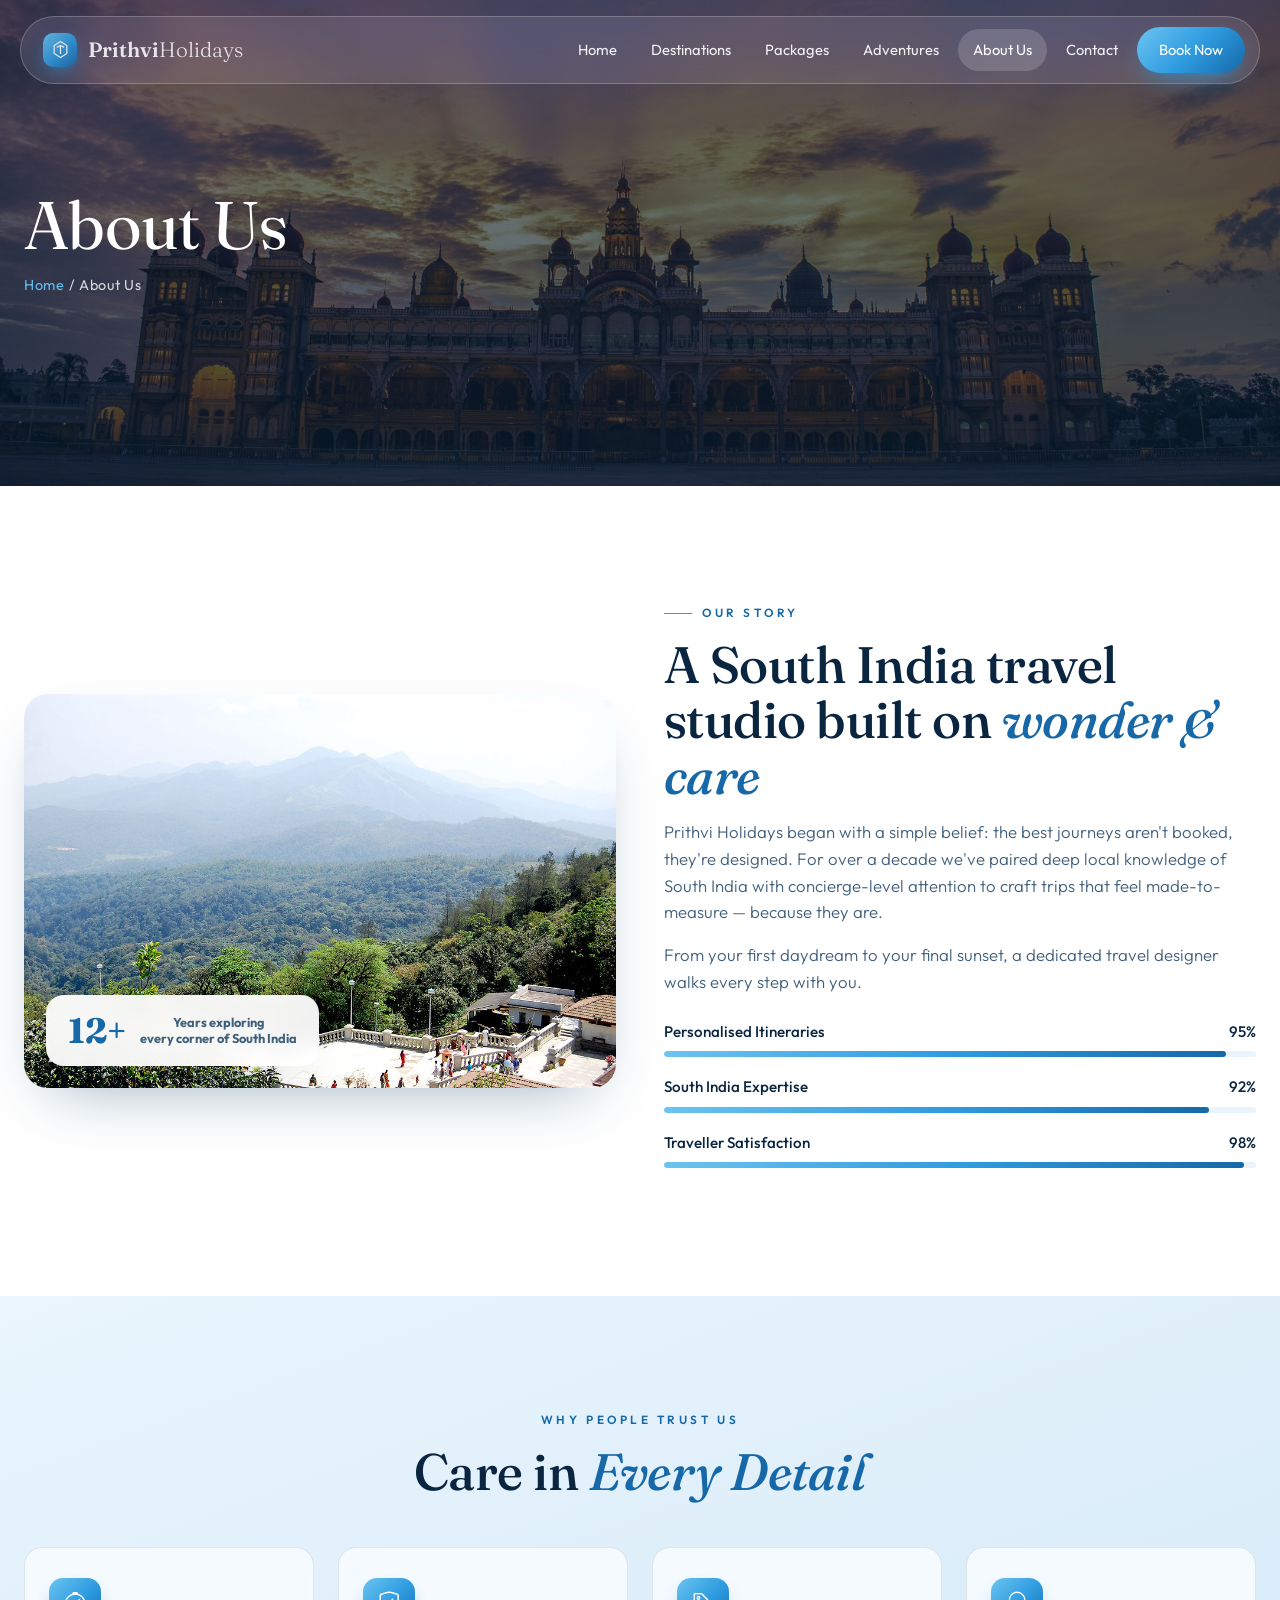
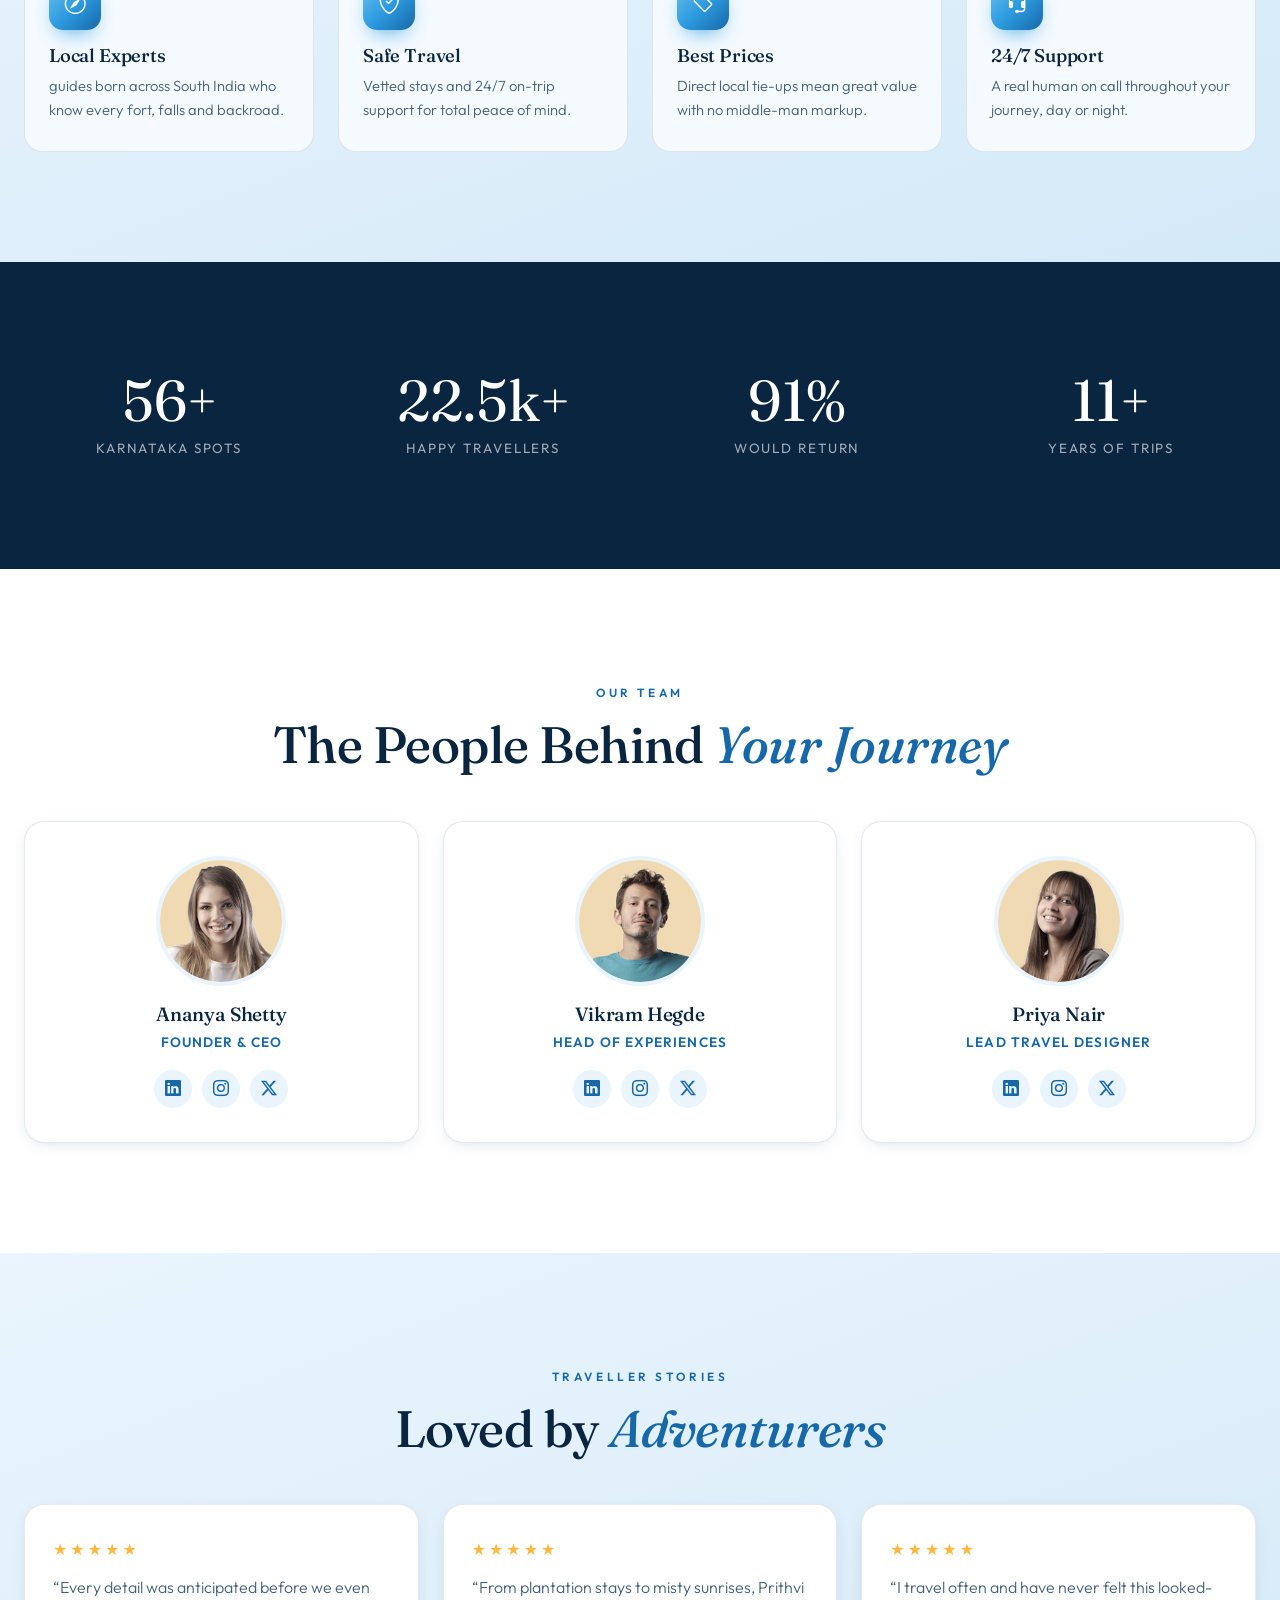
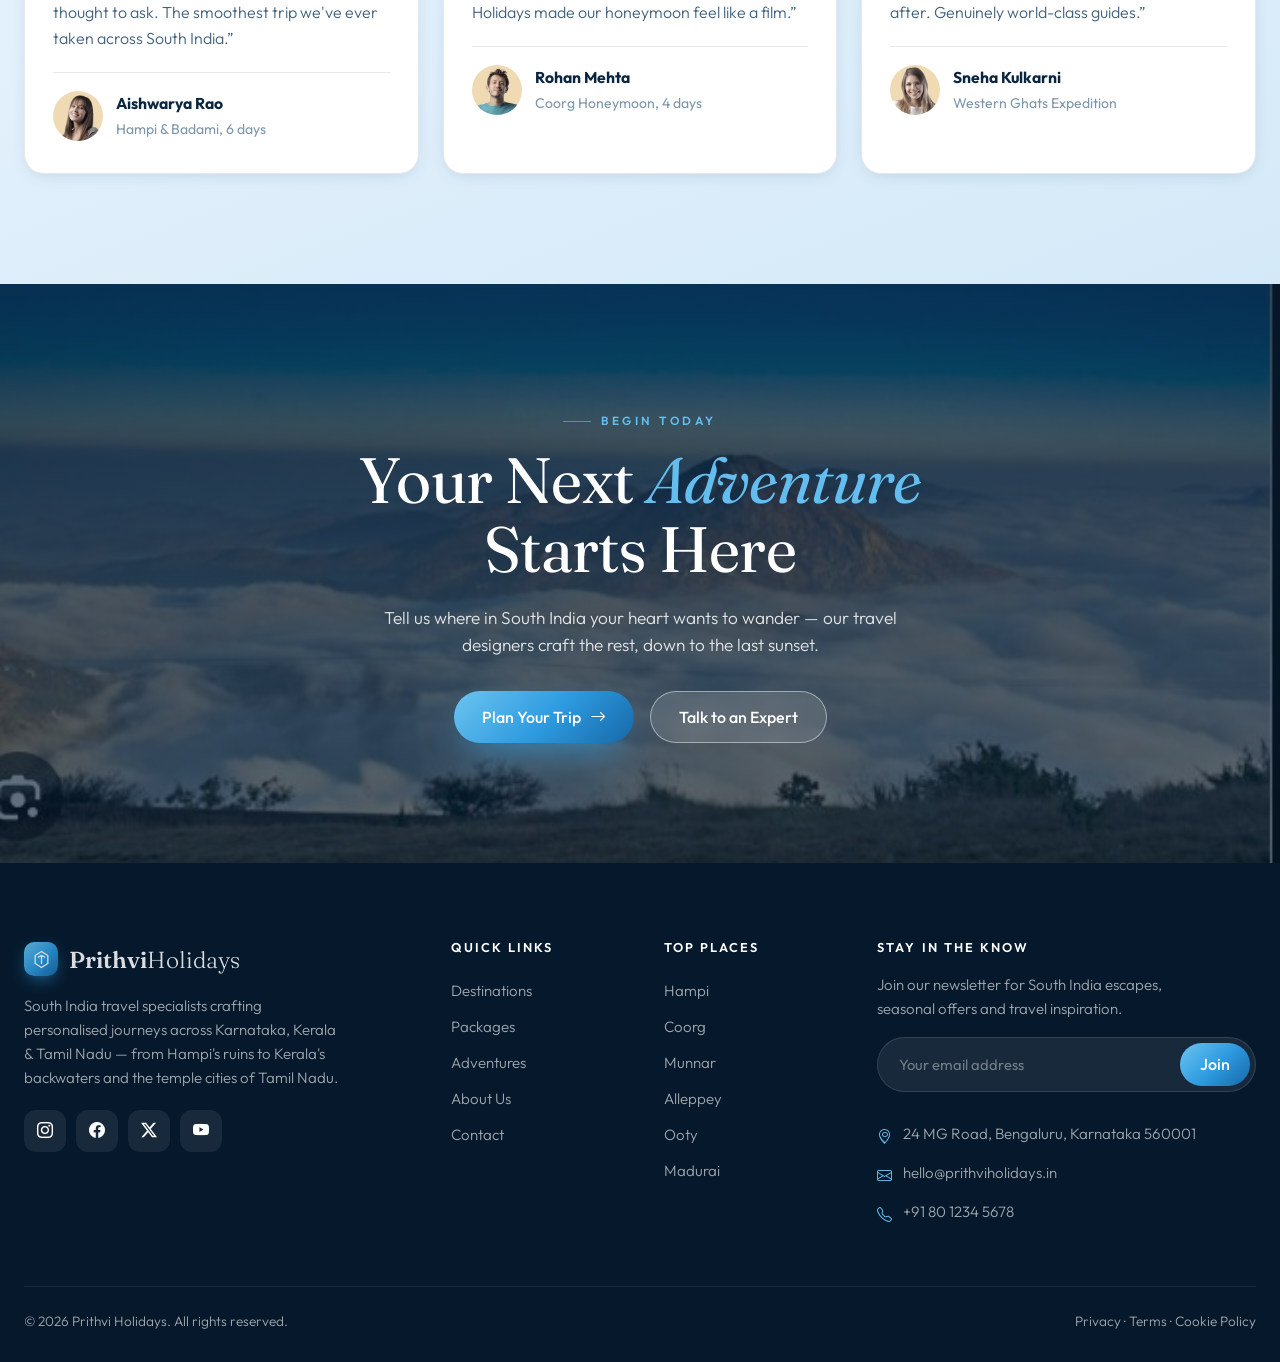
==== about.html @ b93d8d81 "first commit" ====
<!DOCTYPE html>
<html lang="en">
<head>
<meta charset="UTF-8">
<meta name="viewport" content="width=device-width, initial-scale=1.0">
<title>About Us — Prithvi Holidays</title>
<meta name="description" content="Prithvi Holidays — 12 years crafting extraordinary, personalised South India travel.">
<link rel="preconnect" href="https://fonts.googleapis.com">
<link rel="preconnect" href="https://fonts.gstatic.com" crossorigin>
<link href="https://fonts.googleapis.com/css2?family=Fraunces:ital,opsz,wght@0,9..144,300..600;1,9..144,400..500&family=Outfit:wght@300;400;500;600;700&display=swap" rel="stylesheet">
<link href="vendor/bootstrap/css/bootstrap.min.css" rel="stylesheet">
<link href="vendor/bootstrap-icons/bootstrap-icons.min.css" rel="stylesheet">
<link href="css/style.css" rel="stylesheet">
</head>
<body>
<div id="loader"><div class="mk"><span class="dot"></span>Prithvi Holidays</div><div class="bar"><span></span></div></div>

<nav class="navbar fixed-top">
  <div class="nav-shell">
    <a href="index.html" class="brand">
      <span class="glyph"><svg width="19" height="19" viewBox="0 0 24 24" fill="none"><path d="M12 2L4 7v10l8 5 8-5V7l-8-5z" stroke="#fff" stroke-width="1.6"/><path d="M12 7v10M8 9l4-2 4 2" stroke="#fff" stroke-width="1.6" stroke-linecap="round"/></svg></span>
      <span><b>Prithvi</b>Holidays</span>
    </a>
    <div class="nav-menu">
      <a href="index.html" class="">Home</a><a href="destinations.html" class="">Destinations</a><a href="packages.html" class="">Packages</a><a href="adventures.html" class="">Adventures</a><a href="about.html" class="active">About Us</a><a href="contact.html" class="">Contact</a>
      <a href="contact.html" class="nav-cta">Book Now</a>
    </div>
    <button class="nav-toggle" aria-label="Menu"><span></span><span></span><span></span></button>
  </div>
</nav>

<section class="page-hero">
  <div class="bg" style="background-image:url('images/mysuru.jpg')"></div>
  <div class="inner"><div class="container-x reveal in">
    <h1>About Us</h1>
    <div class="crumb"><a href="index.html">Home</a> / About Us</div>
  </div></div>
</section>

<section class="section">
  <div class="container-x">
    <div class="row g-5 align-items-center">
      <div class="col-lg-6 reveal"><div class="frame"><img src="images/kodagu.jpg" alt="South India travel">
        <div class="badge"><span class="num">12+</span><span class="lbl">Years exploring<br>every corner of South India</span></div></div></div>
      <div class="col-lg-6 reveal" data-d="1">
        <span class="kicker">Our Story</span>
        <h2 class="sec-title">A South India travel studio built on <em>wonder &amp; care</em></h2>
        <p class="lead-soft mt-3">Prithvi Holidays began with a simple belief: the best journeys aren't booked, they're designed. For over a decade we've paired deep local knowledge of South India with concierge-level attention to craft trips that feel made-to-measure — because they are.</p>
        <p class="lead-soft">From your first daydream to your final sunset, a dedicated travel designer walks every step with you.</p>
        <div class="mt-4"><div class="skill"><div class="top"><span>Personalised Itineraries</span><span>95%</span></div><div class="bar"><div class="fill" data-fill="95"></div></div></div><div class="skill"><div class="top"><span>South India Expertise</span><span>92%</span></div><div class="bar"><div class="fill" data-fill="92"></div></div></div><div class="skill"><div class="top"><span>Traveller Satisfaction</span><span>98%</span></div><div class="bar"><div class="fill" data-fill="98"></div></div></div></div>
      </div>
    </div>
  </div>
</section>
<section class="section bg-soft">
  <div class="container-x">
    <div class="text-center center reveal" style="margin-bottom:48px">
      <span class="kicker">Why People Trust Us</span>
      <h2 class="sec-title">Care in <em>Every Detail</em></h2>
      </div>
    <div class="row g-4"><div class="col-lg-3 col-md-6"><div class="feature reveal" data-d="0"><div class="ic"><i class="bi bi-compass"></i></div><h4>Local Experts</h4><p>guides born across South India who know every fort, falls and backroad.</p></div></div><div class="col-lg-3 col-md-6"><div class="feature reveal" data-d="1"><div class="ic"><i class="bi bi-shield-check"></i></div><h4>Safe Travel</h4><p>Vetted stays and 24/7 on-trip support for total peace of mind.</p></div></div><div class="col-lg-3 col-md-6"><div class="feature reveal" data-d="2"><div class="ic"><i class="bi bi-tag"></i></div><h4>Best Prices</h4><p>Direct local tie-ups mean great value with no middle-man markup.</p></div></div><div class="col-lg-3 col-md-6"><div class="feature reveal" data-d="3"><div class="ic"><i class="bi bi-headset"></i></div><h4>24/7 Support</h4><p>A real human on call throughout your journey, day or night.</p></div></div></div>
  </div>
</section>
<section class="section bg-ink"><div class="container-x"><div class="row g-4 text-center"><div class="col-6 col-md-3 stat reveal" data-d="0"><div class="n" data-to="60" data-suf="+">0</div><div class="l">Karnataka Spots</div></div><div class="col-6 col-md-3 stat reveal" data-d="1"><div class="n" data-to="24000" data-suf="+">0</div><div class="l">Happy Travellers</div></div><div class="col-6 col-md-3 stat reveal" data-d="2"><div class="n" data-to="98" data-suf="%">0</div><div class="l">Would Return</div></div><div class="col-6 col-md-3 stat reveal" data-d="3"><div class="n" data-to="12" data-suf="+">0</div><div class="l">Years of Trips</div></div></div></div></section>
<section class="section">
  <div class="container-x">
    <div class="text-center center reveal" style="margin-bottom:48px">
      <span class="kicker">Our Team</span>
      <h2 class="sec-title">The People Behind <em>Your Journey</em></h2>
      </div>
    <div class="row g-4"><div class="col-lg-4 col-md-6"><div class="team-card reveal" data-d="0"><img src="images/avatar-3.png" alt="Ananya Shetty"><h4>Ananya Shetty</h4><div class="role">Founder &amp; CEO</div>
  <div class="soc"><a href="#"><i class="bi bi-linkedin"></i></a><a href="#"><i class="bi bi-instagram"></i></a><a href="#"><i class="bi bi-twitter-x"></i></a></div></div></div><div class="col-lg-4 col-md-6"><div class="team-card reveal" data-d="1"><img src="images/avatar-2.png" alt="Vikram Hegde"><h4>Vikram Hegde</h4><div class="role">Head of Experiences</div>
  <div class="soc"><a href="#"><i class="bi bi-linkedin"></i></a><a href="#"><i class="bi bi-instagram"></i></a><a href="#"><i class="bi bi-twitter-x"></i></a></div></div></div><div class="col-lg-4 col-md-6"><div class="team-card reveal" data-d="2"><img src="images/avatar-1.png" alt="Priya Nair"><h4>Priya Nair</h4><div class="role">Lead Travel Designer</div>
  <div class="soc"><a href="#"><i class="bi bi-linkedin"></i></a><a href="#"><i class="bi bi-instagram"></i></a><a href="#"><i class="bi bi-twitter-x"></i></a></div></div></div></div>
  </div>
</section>
<section class="section bg-soft">
  <div class="container-x">
    <div class="text-center center reveal" style="margin-bottom:48px">
      <span class="kicker">Traveller Stories</span>
      <h2 class="sec-title">Loved by <em>Adventurers</em></h2>
      </div>
    <div class="row g-4"><div class="col-lg-4"><div class="tst reveal" data-d="0">
      <div class="stars">&#9733;&#9733;&#9733;&#9733;&#9733;</div><p>&ldquo;Every detail was anticipated before we even thought to ask. The smoothest trip we've ever taken across South India.&rdquo;</p>
      <div class="who"><img src="images/avatar-1.png" alt="Aishwarya Rao"><div><b>Aishwarya Rao</b><small>Hampi &amp; Badami, 6 days</small></div></div></div></div><div class="col-lg-4"><div class="tst reveal" data-d="1">
      <div class="stars">&#9733;&#9733;&#9733;&#9733;&#9733;</div><p>&ldquo;From plantation stays to misty sunrises, Prithvi Holidays made our honeymoon feel like a film.&rdquo;</p>
      <div class="who"><img src="images/avatar-2.png" alt="Rohan Mehta"><div><b>Rohan Mehta</b><small>Coorg Honeymoon, 4 days</small></div></div></div></div><div class="col-lg-4"><div class="tst reveal" data-d="2">
      <div class="stars">&#9733;&#9733;&#9733;&#9733;&#9733;</div><p>&ldquo;I travel often and have never felt this looked-after. Genuinely world-class guides.&rdquo;</p>
      <div class="who"><img src="images/avatar-3.png" alt="Sneha Kulkarni"><div><b>Sneha Kulkarni</b><small>Western Ghats Expedition</small></div></div></div></div></div>
  </div>
</section>
<section class="cta">
      <div class="bg" style="background-image:url('images/nandihills.jpg')"></div>
      <div class="inner"><div class="container-x reveal">
        <span class="kicker center" style="color:var(--blue-bright)">Begin Today</span>
        <h2>Your Next <em>Adventure</em> Starts Here</h2>
        <p>Tell us where in South India your heart wants to wander — our travel designers craft the rest, down to the last sunset.</p>
        <div class="d-flex gap-3 justify-content-center flex-wrap">
          <a href="contact.html" class="btn btn-grad">Plan Your Trip <i class="bi bi-arrow-right"></i></a>
          <a href="tel:+918012345678" class="btn btn-ghost-light">Talk to an Expert</a>
        </div></div></div></section>

<footer>
  <div class="container-x">
    <div class="row g-5">
      <div class="col-lg-4 col-md-6">
        <div class="brand"><span class="glyph"><svg width="19" height="19" viewBox="0 0 24 24" fill="none"><path d="M12 2L4 7v10l8 5 8-5V7l-8-5z" stroke="#fff" stroke-width="1.6"/><path d="M12 7v10M8 9l4-2 4 2" stroke="#fff" stroke-width="1.6" stroke-linecap="round"/></svg></span><span><b>Prithvi</b>Holidays</span></div>
        <p class="about">South India travel specialists crafting personalised journeys across Karnataka, Kerala &amp; Tamil Nadu &mdash; from Hampi's ruins to Kerala's backwaters and the temple cities of Tamil Nadu.</p>
        <div class="socials">
          <a href="#"><i class="bi bi-instagram"></i></a><a href="#"><i class="bi bi-facebook"></i></a>
          <a href="#"><i class="bi bi-twitter-x"></i></a><a href="#"><i class="bi bi-youtube"></i></a>
        </div>
      </div>
      <div class="col-lg-2 col-md-6 col-6">
        <h5>Quick Links</h5>
        <div class="foot-links">
          <a href="destinations.html">Destinations</a><a href="packages.html">Packages</a>
          <a href="adventures.html">Adventures</a><a href="about.html">About Us</a><a href="contact.html">Contact</a>
        </div>
      </div>
      <div class="col-lg-2 col-md-6 col-6">
        <h5>Top Places</h5>
        <div class="foot-links">
          <a href="destinations.html">Hampi</a><a href="destinations.html">Coorg</a>
          <a href="destinations.html">Munnar</a><a href="destinations.html">Alleppey</a><a href="destinations.html">Ooty</a><a href="destinations.html">Madurai</a>
        </div>
      </div>
      <div class="col-lg-4 col-md-6 news">
        <h5>Stay in the Know</h5>
        <p class="about mb-3">Join our newsletter for South India escapes, seasonal offers and travel inspiration.</p>
        <div class="field"><input type="email" id="newsEmail" placeholder="Your email address"><button id="newsBtn">Join</button></div>
        <div class="ok" id="newsOk">Welcome aboard — check your inbox &#10022;</div>
        <div class="foot-contact mt-4">
          <div><i class="bi bi-geo-alt"></i> 24 MG Road, Bengaluru, Karnataka 560001</div>
          <div><i class="bi bi-envelope"></i> hello@prithviholidays.in</div>
          <div><i class="bi bi-telephone"></i> +91 80 1234 5678</div>
        </div>
      </div>
    </div>
    <div class="foot-bottom">
      <span>&copy; <span id="year">2026</span> Prithvi Holidays. All rights reserved.</span>
      <span>Privacy &middot; Terms &middot; Cookie Policy</span>
    </div>
  </div>
</footer>
<button class="to-top" aria-label="Back to top"><i class="bi bi-arrow-up"></i></button>
<script src="vendor/bootstrap/js/bootstrap.bundle.min.js"></script>
<script src="js/main.js"></script>
</body>
</html>
---- css/style.css ----
/* ====================================================================
   Prithvi Holidays Travel — shared styles (layered over Bootstrap 5)
==================================================================== */
:root{
  --white:#ffffff;
  --ink:#0a2540;
  --ink-soft:#41607c;
  --ink-faint:#7d96ab;
  --sky-50:#f5fafe;
  --sky-100:#e9f4fc;
  --sky-200:#d4e9f8;
  --blue:#2e9be0;
  --blue-deep:#1668a8;
  --blue-bright:#63bdee;
  --line:rgba(10,37,64,.10);
  --grad:linear-gradient(135deg,#6cc4f0 0%,#2e9be0 52%,#1668a8 100%);
  --grad-soft:linear-gradient(160deg,#eaf5fd 0%,#d4e9f8 100%);
  --shadow-sm:0 4px 18px -8px rgba(16,64,104,.25);
  --shadow:0 24px 60px -28px rgba(16,64,104,.45);
  --r:20px;
  --ease:cubic-bezier(.22,1,.36,1);
}
*{box-sizing:border-box}
body{font-family:'Outfit',system-ui,sans-serif;color:var(--ink);background:var(--white);line-height:1.6;-webkit-font-smoothing:antialiased;overflow-x:hidden}
h1,h2,h3,h4,h5{font-family:'Fraunces',Georgia,serif;font-weight:500;line-height:1.08;letter-spacing:-.01em}
a{text-decoration:none}
img{max-width:100%}
.fraunces{font-family:'Fraunces',Georgia,serif}
.text-blue{color:var(--blue-deep)!important}
section{position:relative}
.container-x{max-width:1280px;margin:0 auto;padding:0 24px}

/* kicker label */
.kicker{font-size:.74rem;letter-spacing:.3em;text-transform:uppercase;font-weight:600;color:var(--blue-deep);display:inline-flex;align-items:center;gap:10px;margin-bottom:14px}
.kicker::before{content:"";width:28px;height:1px;background:var(--blue)}
.center .kicker{justify-content:center}.center .kicker::before{display:none}
.sec-title{font-size:clamp(2rem,4.4vw,3.2rem);font-weight:500}
.sec-title em{font-style:italic;color:var(--blue-deep)}
.lead-soft{color:var(--ink-soft);font-weight:300;font-size:1.05rem}

/* ============ BUTTONS ============ */
.btn{border-radius:50px;font-family:'Outfit';font-weight:500;padding:13px 28px;transition:.4s var(--ease);border:none;display:inline-flex;align-items:center;gap:9px}
.btn-grad{background:var(--grad);color:#fff;box-shadow:0 16px 38px -14px var(--blue)}
.btn-grad:hover{transform:translateY(-3px);color:#fff;box-shadow:0 24px 48px -16px var(--blue)}
.btn-ghost-light{background:rgba(255,255,255,.12);color:#fff;border:1px solid rgba(255,255,255,.45);backdrop-filter:blur(8px)}
.btn-ghost-light:hover{background:rgba(255,255,255,.24);color:#fff;transform:translateY(-3px)}
.btn-outline-ink{border:1px solid var(--line);color:var(--ink);background:#fff}
.btn-outline-ink:hover{background:var(--ink);color:#fff;transform:translateY(-3px)}

/* ============ NAVBAR ============ */
.navbar{transition:.45s var(--ease);padding:0;z-index:1030}
.navbar .nav-shell{margin:16px auto;width:min(1280px,calc(100% - 40px));padding:10px 14px 10px 22px;border-radius:60px;display:flex;align-items:center;justify-content:space-between;
  background:rgba(255,255,255,.10);border:1px solid rgba(255,255,255,.22);backdrop-filter:blur(14px) saturate(140%);transition:.45s var(--ease)}
.navbar.scrolled .nav-shell{background:rgba(255,255,255,.9);border-color:var(--line);box-shadow:var(--shadow-sm)}
.brand{display:flex;align-items:center;gap:11px;font-family:'Fraunces',serif;font-size:1.3rem;color:#fff;transition:.4s}
.navbar.scrolled .brand{color:var(--ink)}
.brand .glyph{width:34px;height:34px;border-radius:10px;background:var(--grad);display:grid;place-items:center;flex:none;box-shadow:0 6px 18px -6px var(--blue)}
.brand b{font-weight:600}.brand span{font-weight:300;opacity:.85}
.nav-menu{display:flex;align-items:center;gap:4px}
.nav-menu a{color:rgba(255,255,255,.92);font-size:.92rem;padding:9px 15px;border-radius:30px;transition:.3s}
.navbar.scrolled .nav-menu a{color:var(--ink-soft)}
.nav-menu a:hover,.nav-menu a.active{background:rgba(255,255,255,.16);color:#fff}
.navbar.scrolled .nav-menu a:hover,.navbar.scrolled .nav-menu a.active{background:var(--sky-100);color:var(--blue-deep)}
.nav-cta{background:var(--grad)!important;color:#fff!important;padding:11px 22px!important;box-shadow:0 10px 26px -10px var(--blue)}
.nav-cta:hover{transform:translateY(-2px)}
.nav-toggle{display:none;background:none;border:none;flex-direction:column;gap:5px;padding:8px;cursor:pointer}
.nav-toggle span{width:24px;height:2px;background:#fff;border-radius:2px;transition:.3s}
.navbar.scrolled .nav-toggle span{background:var(--ink)}

@media(max-width:900px){
  .nav-toggle{display:flex;z-index:1040}
  .nav-menu{position:fixed;inset:0 0 0 auto;width:80%;max-width:330px;height:100vh;flex-direction:column;justify-content:center;align-items:flex-start;
    gap:6px;padding:48px;background:rgba(8,30,52,.97);backdrop-filter:blur(20px);transform:translateX(100%);transition:.5s var(--ease)}
  .nav-menu.open{transform:none}
  .nav-menu a{color:#fff!important;font-size:1.15rem;width:100%}
  .nav-toggle.x span:nth-child(1){transform:translateY(7px) rotate(45deg)}
  .nav-toggle.x span:nth-child(2){opacity:0}
  .nav-toggle.x span:nth-child(3){transform:translateY(-7px) rotate(-45deg)}
  .navbar.scrolled .nav-toggle.x span{background:#fff}
}

/* ============ HERO CAROUSEL ============ */
.hero{position:relative;height:100vh;min-height:660px;overflow:hidden}
.hero .carousel,.hero .carousel-inner,.hero .carousel-item{height:100%}
.hero-slide{height:100%;background-size:cover;background-position:center;transform:scale(1.05)}
.carousel-item.active .hero-slide{animation:kenburns 8s linear forwards}
@keyframes kenburns{from{transform:scale(1.05)}to{transform:scale(1.16)}}
.hero-overlay{position:absolute;inset:0;z-index:3;
  background:linear-gradient(180deg,rgba(8,30,52,.55) 0%,rgba(8,30,52,.2) 30%,rgba(8,30,52,.35) 65%,rgba(8,30,52,.8) 100%)}
.hero-content{position:absolute;inset:0;z-index:5;display:flex;align-items:center}
.hero-tag{display:inline-flex;align-items:center;gap:9px;padding:8px 16px;border-radius:40px;background:rgba(255,255,255,.13);border:1px solid rgba(255,255,255,.3);backdrop-filter:blur(8px);color:#fff;font-size:.76rem;letter-spacing:.22em;text-transform:uppercase;font-weight:500;margin-bottom:24px}
.hero-tag .pin{width:7px;height:7px;border-radius:50%;background:var(--blue-bright);box-shadow:0 0 12px var(--blue-bright);animation:blink 2s infinite}
@keyframes blink{50%{opacity:.35}}
.hero h1{font-size:clamp(2.7rem,7vw,6rem);color:#fff;font-weight:400;max-width:15ch;text-shadow:0 6px 40px rgba(0,0,0,.35)}
.hero h1 em{font-style:italic;font-weight:300;color:#cdeafb}
.hero p{color:rgba(255,255,255,.9);font-size:clamp(1rem,1.5vw,1.2rem);max-width:52ch;margin:22px 0 34px;font-weight:300}
/* circular thumbnail indicators */
.hero-indicators{position:absolute;bottom:42px;left:50%;transform:translateX(-50%);z-index:6;display:flex;gap:13px;margin:0}
.hero-indicators [data-bs-target]{width:56px;height:56px;border-radius:50%;background-size:cover;background-position:center;
  border:2px solid rgba(255,255,255,.45);opacity:.6;text-indent:0;transition:.4s var(--ease)}
.hero-indicators [data-bs-target].active{opacity:1;border-color:#fff;transform:scale(1.13);box-shadow:0 0 0 4px rgba(255,255,255,.16)}
/* arrows */
.hero .carousel-control-prev,.hero .carousel-control-next{width:auto;z-index:6;opacity:1}
.hero .carousel-control-prev{left:24px}.hero .carousel-control-next{right:24px}
.hero .ctrl{width:54px;height:54px;border-radius:50%;background:rgba(255,255,255,.12);border:1px solid rgba(255,255,255,.32);backdrop-filter:blur(8px);display:grid;place-items:center;transition:.35s var(--ease);font-size:1.3rem;color:#fff}
.hero .ctrl:hover{background:rgba(255,255,255,.26);transform:scale(1.08)}
.scroll-cue{position:absolute;bottom:120px;left:50%;transform:translateX(-50%);z-index:6;color:rgba(255,255,255,.7);font-size:.68rem;letter-spacing:.3em;text-transform:uppercase;display:flex;flex-direction:column;align-items:center;gap:10px}
.scroll-cue .mouse{width:24px;height:38px;border:1.5px solid rgba(255,255,255,.5);border-radius:14px;position:relative}
.scroll-cue .mouse::after{content:"";position:absolute;top:7px;left:50%;transform:translateX(-50%);width:3px;height:7px;background:#fff;border-radius:3px;animation:scrolldot 1.8s var(--ease) infinite}
@keyframes scrolldot{0%{opacity:0;top:7px}40%{opacity:1}80%{opacity:0;top:18px}}

/* page banner (inner pages) */
.page-hero{position:relative;height:54vh;min-height:420px;overflow:hidden;display:flex;align-items:center}
.page-hero .bg{position:absolute;inset:0;background-size:cover;background-position:center;animation:kenburns 16s var(--ease) infinite alternate}
.page-hero::after{content:"";position:absolute;inset:0;background:linear-gradient(180deg,rgba(8,30,52,.5),rgba(8,30,52,.72))}
.page-hero .inner{position:relative;z-index:3;color:#fff;width:100%}
.page-hero h1{font-size:clamp(2.4rem,5.5vw,4.2rem);font-weight:400}
.page-hero .crumb{color:rgba(255,255,255,.8);font-size:.9rem;letter-spacing:.05em;margin-top:12px}
.page-hero .crumb a{color:var(--blue-bright)}

/* ============ SECTIONS ============ */
.section{padding:110px 0}
.section.tight{padding:80px 0}
.bg-soft{background:var(--grad-soft)}
.bg-ink{background:var(--ink);color:#fff}

/* ============ CARDS ============ */
.dest-card{position:relative;border-radius:var(--r);overflow:hidden;min-height:300px;box-shadow:var(--shadow-sm);display:block;height:100%}
.dest-card .ph{position:absolute;inset:0;background-size:cover;background-position:center;transition:transform 1.1s var(--ease)}
.dest-card:hover .ph{transform:scale(1.1)}
.dest-card::after{content:"";position:absolute;inset:0;background:linear-gradient(180deg,transparent 38%,rgba(8,30,52,.85));transition:.4s}
.dest-card .meta{position:absolute;left:22px;right:22px;bottom:20px;z-index:2;color:#fff}
.dest-card .region{font-size:.7rem;letter-spacing:.22em;text-transform:uppercase;color:var(--blue-bright);font-weight:600}
.dest-card h3{font-size:1.45rem;margin:5px 0 2px;color:#fff}
.dest-card .row{display:flex;align-items:center;justify-content:space-between;margin-top:9px;max-height:0;opacity:0;overflow:hidden;transition:.5s var(--ease)}
.dest-card:hover .row{max-height:50px;opacity:1}
.dest-card .price{font-family:'Fraunces';font-size:1.1rem}
.dest-card .price small{font-family:'Outfit';font-size:.68rem;opacity:.75}
.dest-card .stars{color:#ffcf6b;letter-spacing:2px;font-size:.85rem}

.pkg-card{background:#fff;border-radius:var(--r);overflow:hidden;box-shadow:var(--shadow-sm);transition:.5s var(--ease);height:100%}
.pkg-card:hover{transform:translateY(-10px);box-shadow:var(--shadow)}
.pkg-card .img{height:200px;position:relative;overflow:hidden}
.pkg-card .img .ph{position:absolute;inset:0;background-size:cover;background-position:center;transition:transform 1s var(--ease)}
.pkg-card:hover .img .ph{transform:scale(1.12)}
.pkg-card .tag{position:absolute;top:14px;left:14px;background:rgba(255,255,255,.92);backdrop-filter:blur(6px);color:var(--blue-deep);font-size:.68rem;font-weight:600;letter-spacing:.1em;text-transform:uppercase;padding:6px 13px;border-radius:30px}
.pkg-card .body{padding:24px 22px}
.pkg-card h3{font-size:1.3rem}
.pkg-card p{color:var(--ink-soft);font-weight:300;font-size:.93rem;margin:8px 0 14px}
.pkg-card .meta-row{display:flex;gap:16px;color:var(--ink-faint);font-size:.82rem;margin-bottom:14px}
.pkg-card .meta-row i{color:var(--blue);margin-right:5px}
.pkg-card .ft{display:flex;align-items:center;justify-content:space-between;border-top:1px solid var(--line);padding-top:15px}
.pkg-card .ft .from{font-size:.7rem;color:var(--ink-faint);text-transform:uppercase;letter-spacing:.08em}
.pkg-card .ft .amt{font-family:'Fraunces';font-size:1.45rem}
.pkg-card .ft a{width:40px;height:40px;border-radius:50%;background:var(--sky-100);display:grid;place-items:center;color:var(--blue-deep);transition:.35s var(--ease)}
.pkg-card:hover .ft a{background:var(--grad);color:#fff;transform:rotate(-45deg)}

.feature{padding:30px 24px;border-radius:18px;background:var(--sky-50);border:1px solid var(--line);transition:.45s var(--ease);height:100%}
.feature:hover{background:#fff;box-shadow:var(--shadow);transform:translateY(-6px)}
.feature .ic{width:52px;height:52px;border-radius:14px;background:var(--grad);display:grid;place-items:center;color:#fff;font-size:1.4rem;margin-bottom:16px;box-shadow:0 10px 22px -10px var(--blue)}
.feature h4{font-size:1.15rem}
.feature p{color:var(--ink-soft);font-weight:300;font-size:.92rem;margin:6px 0 0}

.adv-card{position:relative;border-radius:var(--r);overflow:hidden;min-height:340px;display:flex;align-items:flex-end;box-shadow:var(--shadow-sm)}
.adv-card .ph{position:absolute;inset:0;background-size:cover;background-position:center;transition:transform 1.1s var(--ease)}
.adv-card:hover .ph{transform:scale(1.1)}
.adv-card::after{content:"";position:absolute;inset:0;background:linear-gradient(180deg,transparent 30%,rgba(8,30,52,.88))}
.adv-card .meta{position:relative;z-index:2;color:#fff;padding:26px}
.adv-card .ic{width:46px;height:46px;border-radius:12px;background:rgba(255,255,255,.16);border:1px solid rgba(255,255,255,.3);backdrop-filter:blur(6px);display:grid;place-items:center;font-size:1.2rem;margin-bottom:14px}
.adv-card h3{font-size:1.4rem;color:#fff}
.adv-card p{color:rgba(255,255,255,.85);font-weight:300;font-size:.92rem;margin-top:6px}

/* testimonials */
.tst{background:#fff;border:1px solid var(--line);border-radius:var(--r);padding:32px 28px;box-shadow:var(--shadow-sm);transition:.45s var(--ease);height:100%}
.tst:hover{transform:translateY(-8px);box-shadow:var(--shadow)}
.tst .stars{color:#ffb83d;letter-spacing:3px;margin-bottom:12px}
.tst p{color:var(--ink-soft);font-weight:300}
.tst .who{display:flex;align-items:center;gap:13px;margin-top:20px;padding-top:18px;border-top:1px solid var(--line)}
.tst .who img{width:50px;height:50px;border-radius:50%;object-fit:cover}
.tst .who b{display:block;font-size:.98rem}
.tst .who small{color:var(--ink-faint)}

/* team */
.team-card{text-align:center;background:#fff;border:1px solid var(--line);border-radius:var(--r);padding:34px 22px;box-shadow:var(--shadow-sm);transition:.45s var(--ease);height:100%}
.team-card:hover{transform:translateY(-8px);box-shadow:var(--shadow)}
.team-card img{width:130px;height:130px;border-radius:50%;object-fit:cover;border:4px solid var(--sky-100);margin-bottom:18px}
.team-card h4{font-size:1.2rem}
.team-card .role{color:var(--blue-deep);font-size:.85rem;letter-spacing:.08em;text-transform:uppercase;font-weight:600;margin-top:2px}
.team-card .soc{display:flex;justify-content:center;gap:10px;margin-top:16px}
.team-card .soc a{width:38px;height:38px;border-radius:50%;background:var(--sky-100);display:grid;place-items:center;color:var(--blue-deep);transition:.3s}
.team-card .soc a:hover{background:var(--grad);color:#fff}

/* stats */
.stat .n{font-family:'Fraunces';font-size:clamp(2.4rem,5vw,3.6rem);line-height:1;color:#fff}
.stat .l{color:rgba(255,255,255,.62);font-size:.84rem;letter-spacing:.14em;text-transform:uppercase;margin-top:8px}

/* gallery */
.gallery{column-count:4;column-gap:16px}
.gallery .g{break-inside:avoid;margin-bottom:16px;border-radius:16px;overflow:hidden;position:relative;display:block}
.gallery .g img{width:100%;display:block;transition:transform 1s var(--ease)}
.gallery .g:hover img{transform:scale(1.08)}
.gallery .g::after{content:"";position:absolute;inset:0;background:linear-gradient(180deg,transparent 55%,rgba(8,30,52,.6));opacity:0;transition:.4s}
.gallery .g:hover::after{opacity:1}
.gallery .g span{position:absolute;left:16px;bottom:14px;color:#fff;z-index:2;font-family:'Fraunces';font-size:1.05rem;opacity:0;transform:translateY(8px);transition:.4s}
.gallery .g:hover span{opacity:1;transform:none}
@media(max-width:992px){.gallery{column-count:3}}
@media(max-width:680px){.gallery{column-count:2}}

/* progress bars (why choose) */
.skill{margin-bottom:18px}
.skill .top{display:flex;justify-content:space-between;font-weight:500;font-size:.95rem;margin-bottom:7px}
.skill .bar{height:6px;border-radius:6px;background:var(--sky-100);overflow:hidden}
.skill .fill{height:100%;width:0;background:var(--grad);border-radius:6px;transition:width 1.4s var(--ease)}

/* about image frame */
.frame{position:relative;border-radius:24px;overflow:hidden;box-shadow:var(--shadow)}
.frame img{width:100%;display:block}
.frame .badge{position:absolute;left:22px;bottom:22px;background:rgba(255,255,255,.94);backdrop-filter:blur(8px);border-radius:18px;padding:18px 22px;box-shadow:var(--shadow);display:flex;align-items:center;gap:14px}
.frame .badge .num{font-family:'Fraunces';font-size:2.2rem;color:var(--blue-deep);line-height:1}
.frame .badge .lbl{font-size:.8rem;color:var(--ink-soft);line-height:1.3}

/* CTA */
.cta{position:relative;overflow:hidden}
.cta .bg{position:absolute;inset:0;background-size:cover;background-position:center;animation:kenburns 18s var(--ease) infinite alternate}
.cta::after{content:"";position:absolute;inset:0;background:linear-gradient(180deg,rgba(8,30,52,.78),rgba(8,30,52,.62))}
.cta .inner{position:relative;z-index:3;color:#fff;text-align:center;padding:120px 0}
.cta h2{font-size:clamp(2.2rem,5.5vw,4rem);font-weight:400;max-width:18ch;margin:0 auto}
.cta h2 em{font-style:italic;color:var(--blue-bright)}
.cta p{color:rgba(255,255,255,.85);max-width:48ch;margin:20px auto 32px;font-weight:300;font-size:1.08rem}

/* contact */
.contact-form{background:#fff;border:1px solid var(--line);border-radius:24px;padding:36px;box-shadow:var(--shadow-sm)}
.form-control,.form-select{border:1px solid var(--line);border-radius:12px;padding:13px 16px;font-family:'Outfit'}
.form-control:focus,.form-select:focus{border-color:var(--blue);box-shadow:0 0 0 3px rgba(46,155,224,.15)}
.info-card{display:flex;gap:16px;align-items:flex-start;padding:22px;border-radius:16px;background:var(--sky-50);border:1px solid var(--line);margin-bottom:14px}
.info-card .ic{width:46px;height:46px;border-radius:12px;background:var(--grad);display:grid;place-items:center;color:#fff;font-size:1.2rem;flex:none}
.info-card b{display:block}
.info-card span{color:var(--ink-soft);font-weight:300;font-size:.93rem}

/* ============ FOOTER ============ */
footer{background:#06192c;color:rgba(255,255,255,.62);padding:78px 0 30px}
footer .brand{color:#fff;font-size:1.45rem;margin-bottom:16px}
footer .about{font-weight:300;font-size:.94rem;max-width:32ch}
.socials{display:flex;gap:10px;margin-top:20px}
.socials a{width:42px;height:42px;border-radius:12px;background:rgba(255,255,255,.07);display:grid;place-items:center;color:#fff;transition:.35s var(--ease)}
.socials a:hover{background:var(--grad);transform:translateY(-4px)}
footer h5{color:#fff;font-family:'Outfit';font-weight:600;font-size:.8rem;letter-spacing:.16em;text-transform:uppercase;margin-bottom:18px}
.foot-links a{display:block;padding:6px 0;color:rgba(255,255,255,.62);font-weight:300;font-size:.94rem;transition:.3s}
.foot-links a:hover{color:var(--blue-bright);padding-left:6px}
.foot-contact div{display:flex;gap:11px;padding:6px 0;font-weight:300;font-size:.94rem}
.foot-contact i{color:var(--blue-bright);margin-top:3px}
.news .field{display:flex;background:rgba(255,255,255,.07);border:1px solid rgba(255,255,255,.12);border-radius:40px;padding:5px;transition:.3s}
.news .field:focus-within{border-color:var(--blue)}
.news input{flex:1;background:none;border:none;outline:none;color:#fff;padding:10px 16px;font-family:'Outfit';font-size:.92rem}
.news input::placeholder{color:rgba(255,255,255,.4)}
.news button{border:none;background:var(--grad);color:#fff;border-radius:30px;padding:0 20px;cursor:pointer;font-weight:500}
.news .ok{color:var(--blue-bright);font-size:.84rem;margin-top:10px;display:none}
.foot-bottom{border-top:1px solid rgba(255,255,255,.08);margin-top:52px;padding-top:24px;display:flex;justify-content:space-between;flex-wrap:wrap;gap:12px;font-size:.85rem;font-weight:300}

/* ============ REVEAL ============ */
.reveal{opacity:0;transform:translateY(36px);transition:.9s var(--ease)}
.reveal.in{opacity:1;transform:none}
.reveal[data-d="1"]{transition-delay:.08s}.reveal[data-d="2"]{transition-delay:.16s}
.reveal[data-d="3"]{transition-delay:.24s}.reveal[data-d="4"]{transition-delay:.32s}

/* loader */
#loader{position:fixed;inset:0;z-index:9999;background:linear-gradient(160deg,#0a2540,#10395f);display:flex;flex-direction:column;align-items:center;justify-content:center;gap:24px;transition:opacity .7s var(--ease),visibility .7s}
#loader.done{opacity:0;visibility:hidden}
#loader .mk{font-family:'Fraunces';font-size:1.9rem;color:#fff;display:flex;align-items:center;gap:11px}
#loader .mk .dot{width:11px;height:11px;border-radius:50%;background:var(--grad);box-shadow:0 0 22px var(--blue-bright)}
#loader .bar{width:180px;height:2px;background:rgba(255,255,255,.16);border-radius:2px;overflow:hidden}
#loader .bar span{display:block;height:100%;width:40%;background:linear-gradient(90deg,transparent,var(--blue-bright),#fff);animation:load 1.1s var(--ease) infinite}
@keyframes load{0%{transform:translateX(-120%)}100%{transform:translateX(360%)}}

.to-top{position:fixed;right:22px;bottom:22px;width:48px;height:48px;border-radius:50%;background:var(--grad);color:#fff;border:none;display:grid;place-items:center;font-size:1.2rem;box-shadow:var(--shadow);opacity:0;pointer-events:none;transition:.4s var(--ease);z-index:900}
.to-top.show{opacity:1;pointer-events:auto}
.to-top:hover{transform:translateY(-4px)}

/* ===== South India update: image fallback + enquiry (no-pricing) styles ===== */
/* Solid brand-colour fallback so destinations without a photo yet still look intentional */
.dest-card .ph,.pkg-card .img .ph{background-color:var(--blue-deep)}
/* "Plan this trip" link revealed on dest-card hover (replaces price) */
.dest-card .go{font-family:'Outfit';font-size:.82rem;font-weight:600;color:#fff;display:inline-flex;align-items:center;gap:7px}
.dest-card .go i{transition:transform .35s var(--ease)}
.dest-card:hover .go i{transform:translateX(4px)}
/* package footer enquiry label (replaces "From / amount") */
.pkg-card .ft .enq{font-family:'Outfit';font-size:.86rem;font-weight:600;color:var(--blue-deep)}

/* ===== WhatsApp Float Button ===== */
.whatsapp-float {
  position: fixed;
  left: 22px;
  bottom: 22px;
  width: 54px;
  height: 54px;
  border-radius: 50%;
  background: #25D366;
  display: grid;
  place-items: center;
  box-shadow: 0 6px 24px -6px rgba(37,211,102,.6);
  z-index: 900;
  transition: .4s var(--ease);
}
.whatsapp-float:hover {
  transform: translateY(-4px) scale(1.08);
  box-shadow: 0 12px 32px -6px rgba(37,211,102,.7);
}
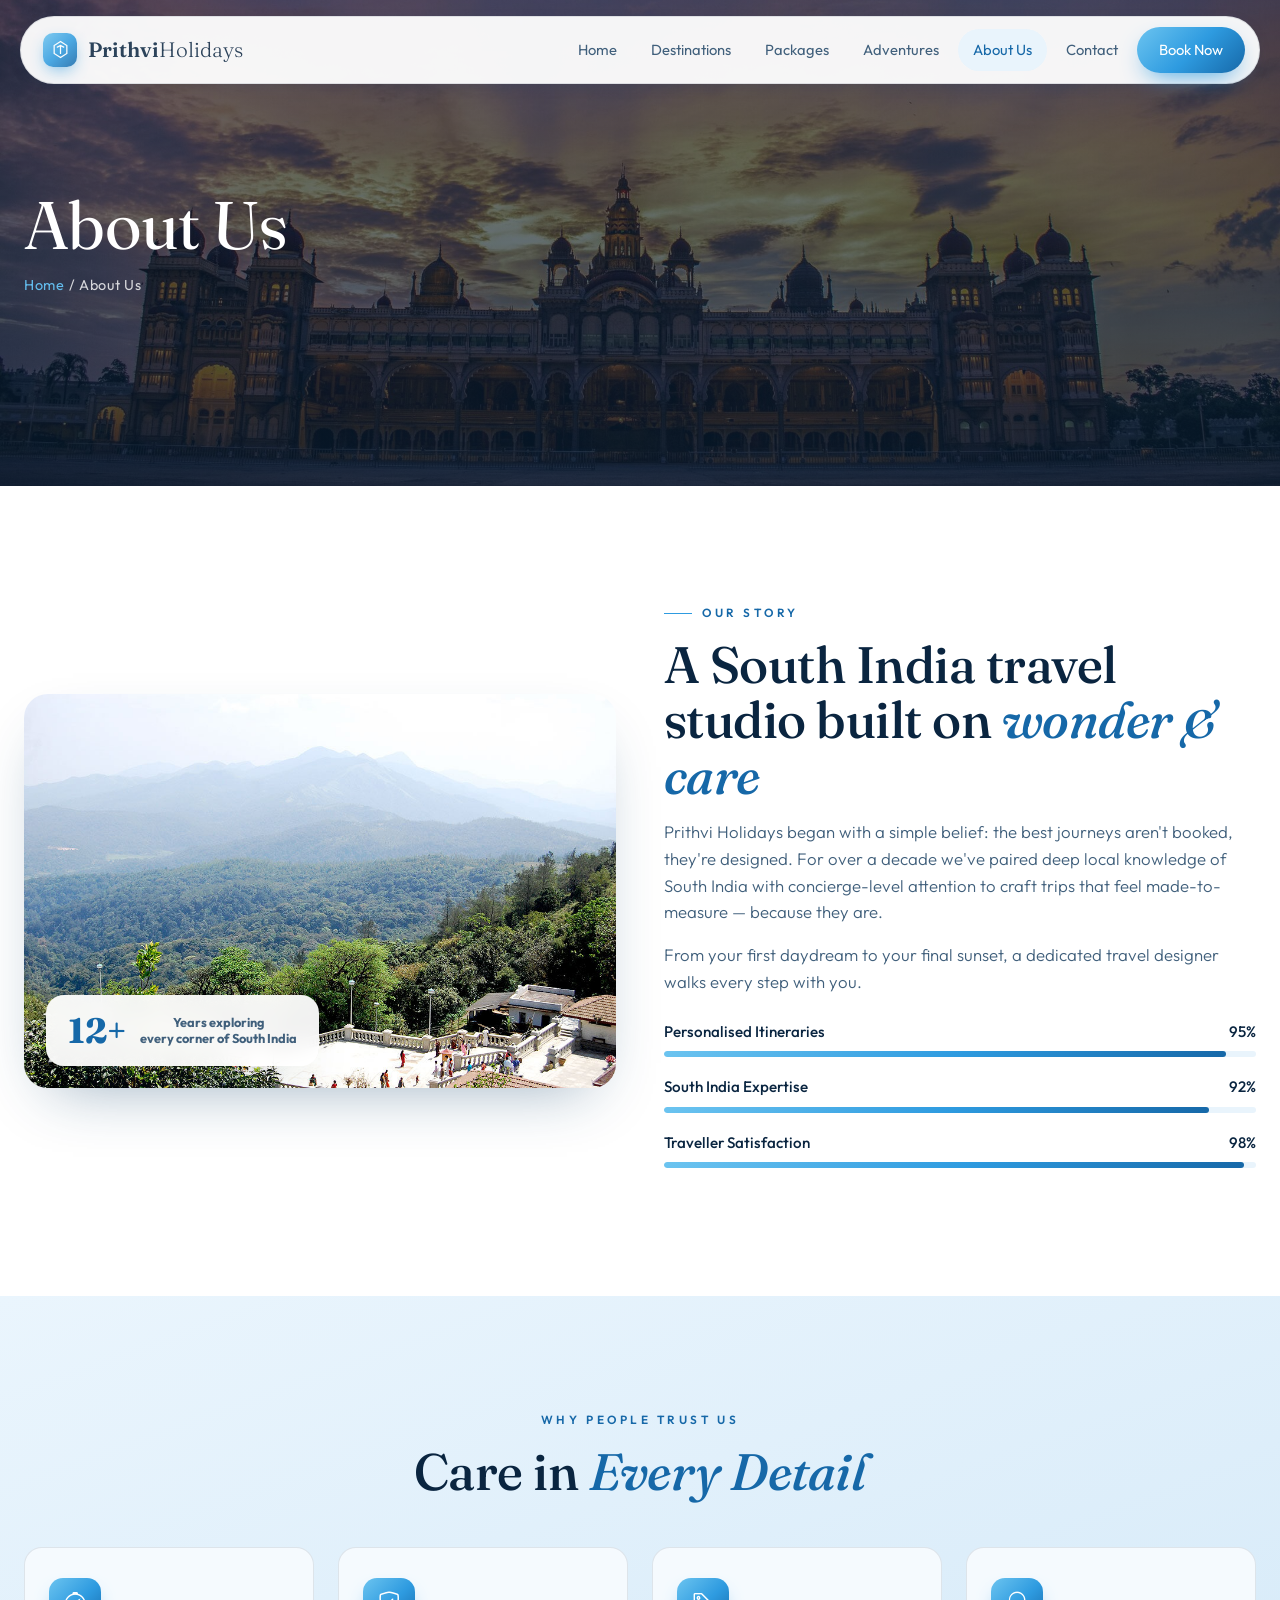
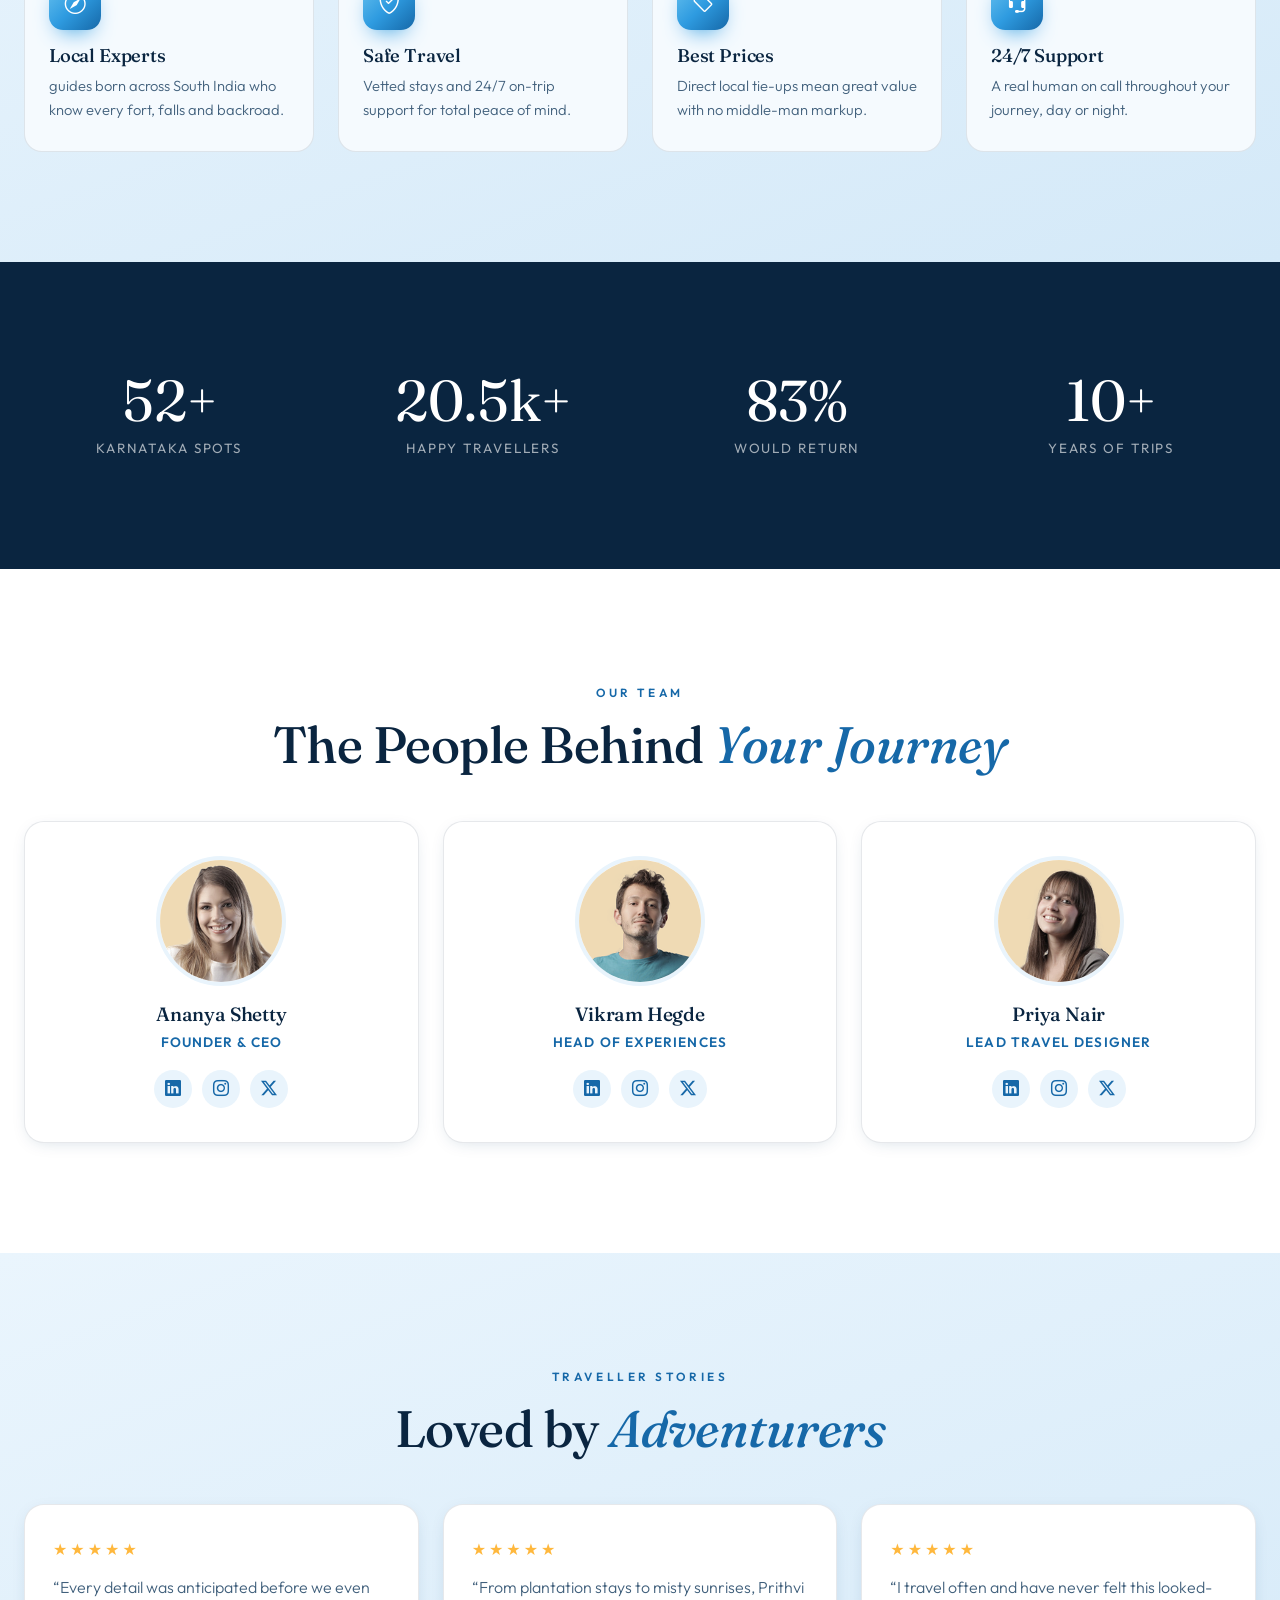
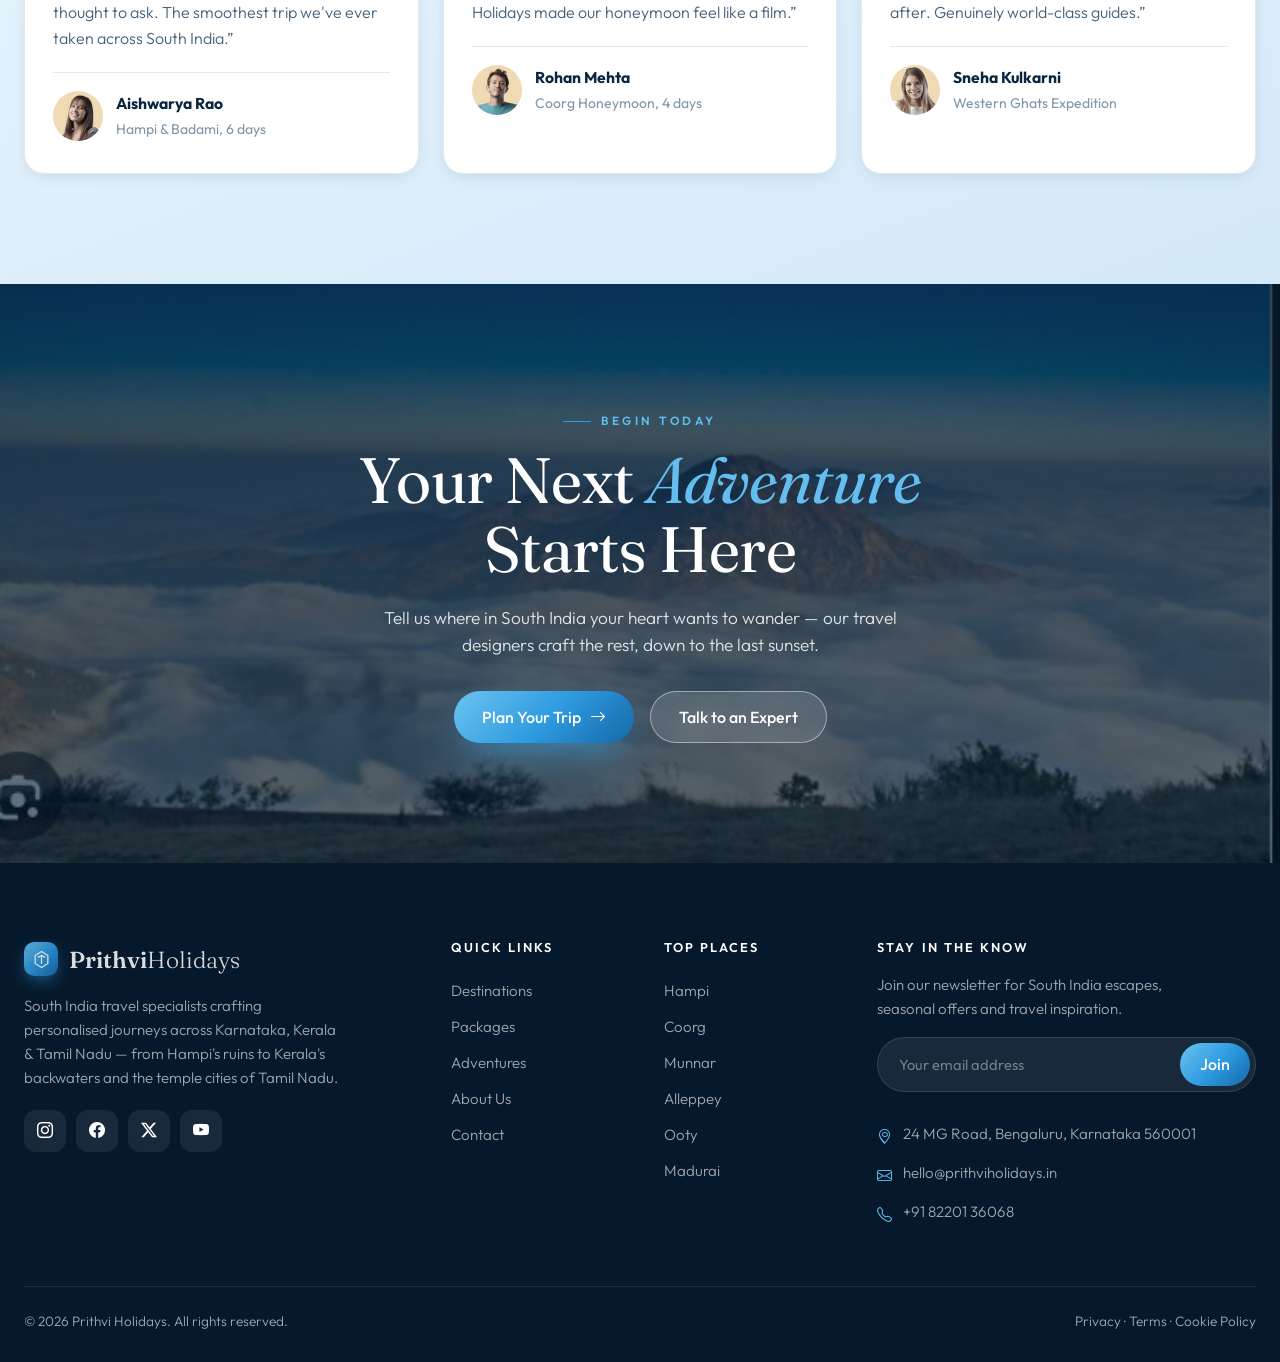
==== commit e1c298d4: "phone no" ====
--- a/about.html
+++ b/about.html
@@ -133,7 +133,7 @@
         <div class="foot-contact mt-4">
           <div><i class="bi bi-geo-alt"></i> 24 MG Road, Bengaluru, Karnataka 560001</div>
           <div><i class="bi bi-envelope"></i> hello@prithviholidays.in</div>
-          <div><i class="bi bi-telephone"></i> +91 80 1234 5678</div>
+          <div><i class="bi bi-telephone"></i> +91 82201 36068</div>
         </div>
       </div>
     </div>
--- a/css/style.css
+++ b/css/style.css
@@ -50,21 +50,21 @@
 /* ============ NAVBAR ============ */
 .navbar{transition:.45s var(--ease);padding:0;z-index:1030}
 .navbar .nav-shell{margin:16px auto;width:min(1280px,calc(100% - 40px));padding:10px 14px 10px 22px;border-radius:60px;display:flex;align-items:center;justify-content:space-between;
-  background:rgba(255,255,255,.10);border:1px solid rgba(255,255,255,.22);backdrop-filter:blur(14px) saturate(140%);transition:.45s var(--ease)}
+  background:rgba(255,255,255,.95);border:1px solid var(--line);box-shadow:var(--shadow-sm);transition:.45s var(--ease)}
 .navbar.scrolled .nav-shell{background:rgba(255,255,255,.9);border-color:var(--line);box-shadow:var(--shadow-sm)}
-.brand{display:flex;align-items:center;gap:11px;font-family:'Fraunces',serif;font-size:1.3rem;color:#fff;transition:.4s}
+.brand{display:flex;align-items:center;gap:11px;font-family:'Fraunces',serif;font-size:1.3rem;color:var(--ink);transition:.4s}
 .navbar.scrolled .brand{color:var(--ink)}
 .brand .glyph{width:34px;height:34px;border-radius:10px;background:var(--grad);display:grid;place-items:center;flex:none;box-shadow:0 6px 18px -6px var(--blue)}
 .brand b{font-weight:600}.brand span{font-weight:300;opacity:.85}
 .nav-menu{display:flex;align-items:center;gap:4px}
-.nav-menu a{color:rgba(255,255,255,.92);font-size:.92rem;padding:9px 15px;border-radius:30px;transition:.3s}
+.nav-menu a{color:var(--ink-soft);font-size:.92rem;padding:9px 15px;border-radius:30px;transition:.3s}
 .navbar.scrolled .nav-menu a{color:var(--ink-soft)}
-.nav-menu a:hover,.nav-menu a.active{background:rgba(255,255,255,.16);color:#fff}
+.nav-menu a:hover,.nav-menu a.active{background:var(--sky-100);color:var(--blue-deep)}
 .navbar.scrolled .nav-menu a:hover,.navbar.scrolled .nav-menu a.active{background:var(--sky-100);color:var(--blue-deep)}
 .nav-cta{background:var(--grad)!important;color:#fff!important;padding:11px 22px!important;box-shadow:0 10px 26px -10px var(--blue)}
 .nav-cta:hover{transform:translateY(-2px)}
 .nav-toggle{display:none;background:none;border:none;flex-direction:column;gap:5px;padding:8px;cursor:pointer}
-.nav-toggle span{width:24px;height:2px;background:#fff;border-radius:2px;transition:.3s}
+.nav-toggle span{width:24px;height:2px;background:var(--ink);border-radius:2px;transition:.3s}
 .navbar.scrolled .nav-toggle span{background:var(--ink)}
 
 @media(max-width:900px){
@@ -304,4 +304,22 @@
 .whatsapp-float:hover {
   transform: translateY(-4px) scale(1.08);
   box-shadow: 0 12px 32px -6px rgba(37,211,102,.7);
+}
+
+/* ===== Logo Styles ===== */
+.nav-logo {
+  height: 60px;
+  width: auto;
+  object-fit: contain;
+  transition: .4s;
+}
+.nav-logo:hover {
+  transform: scale(1.05);
+}
+.footer-logo {
+  height: 70px;
+  width: auto;
+  object-fit: contain;
+  margin-bottom: 16px;
+  display: block;
 }
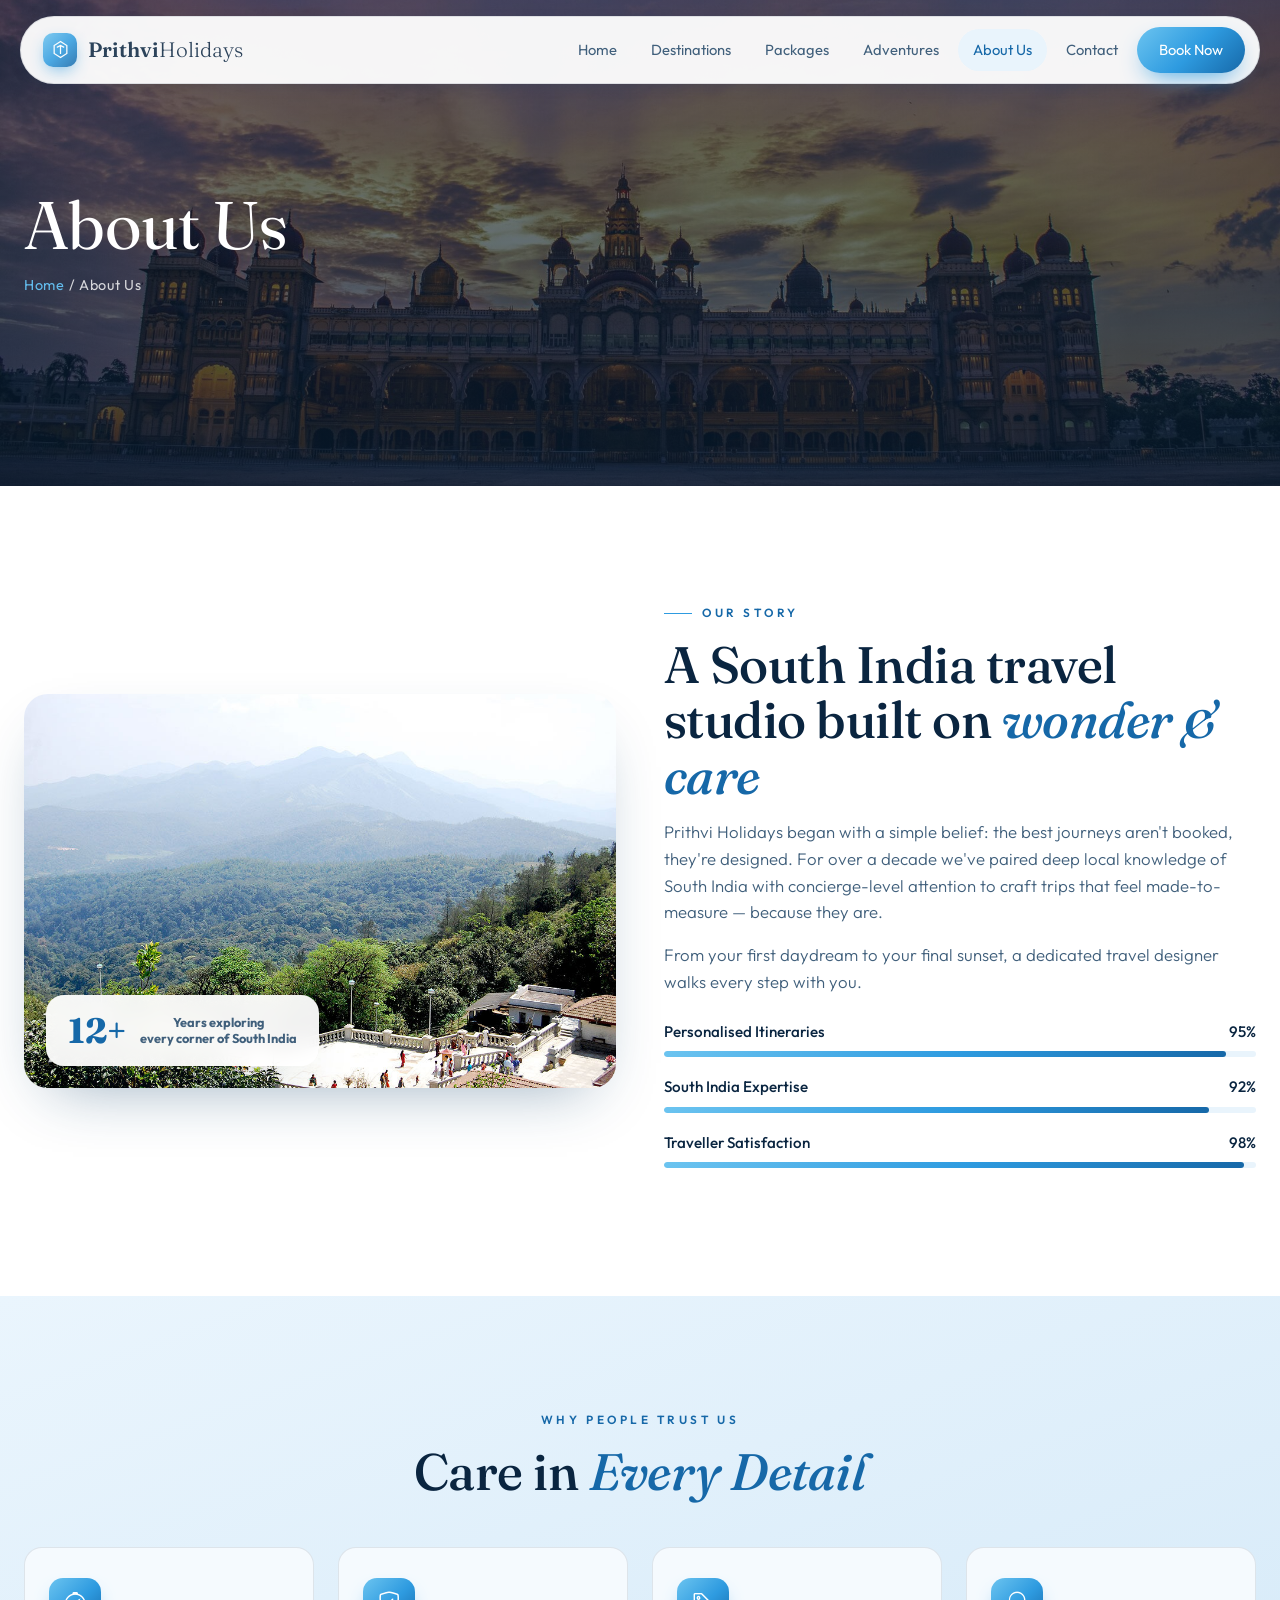
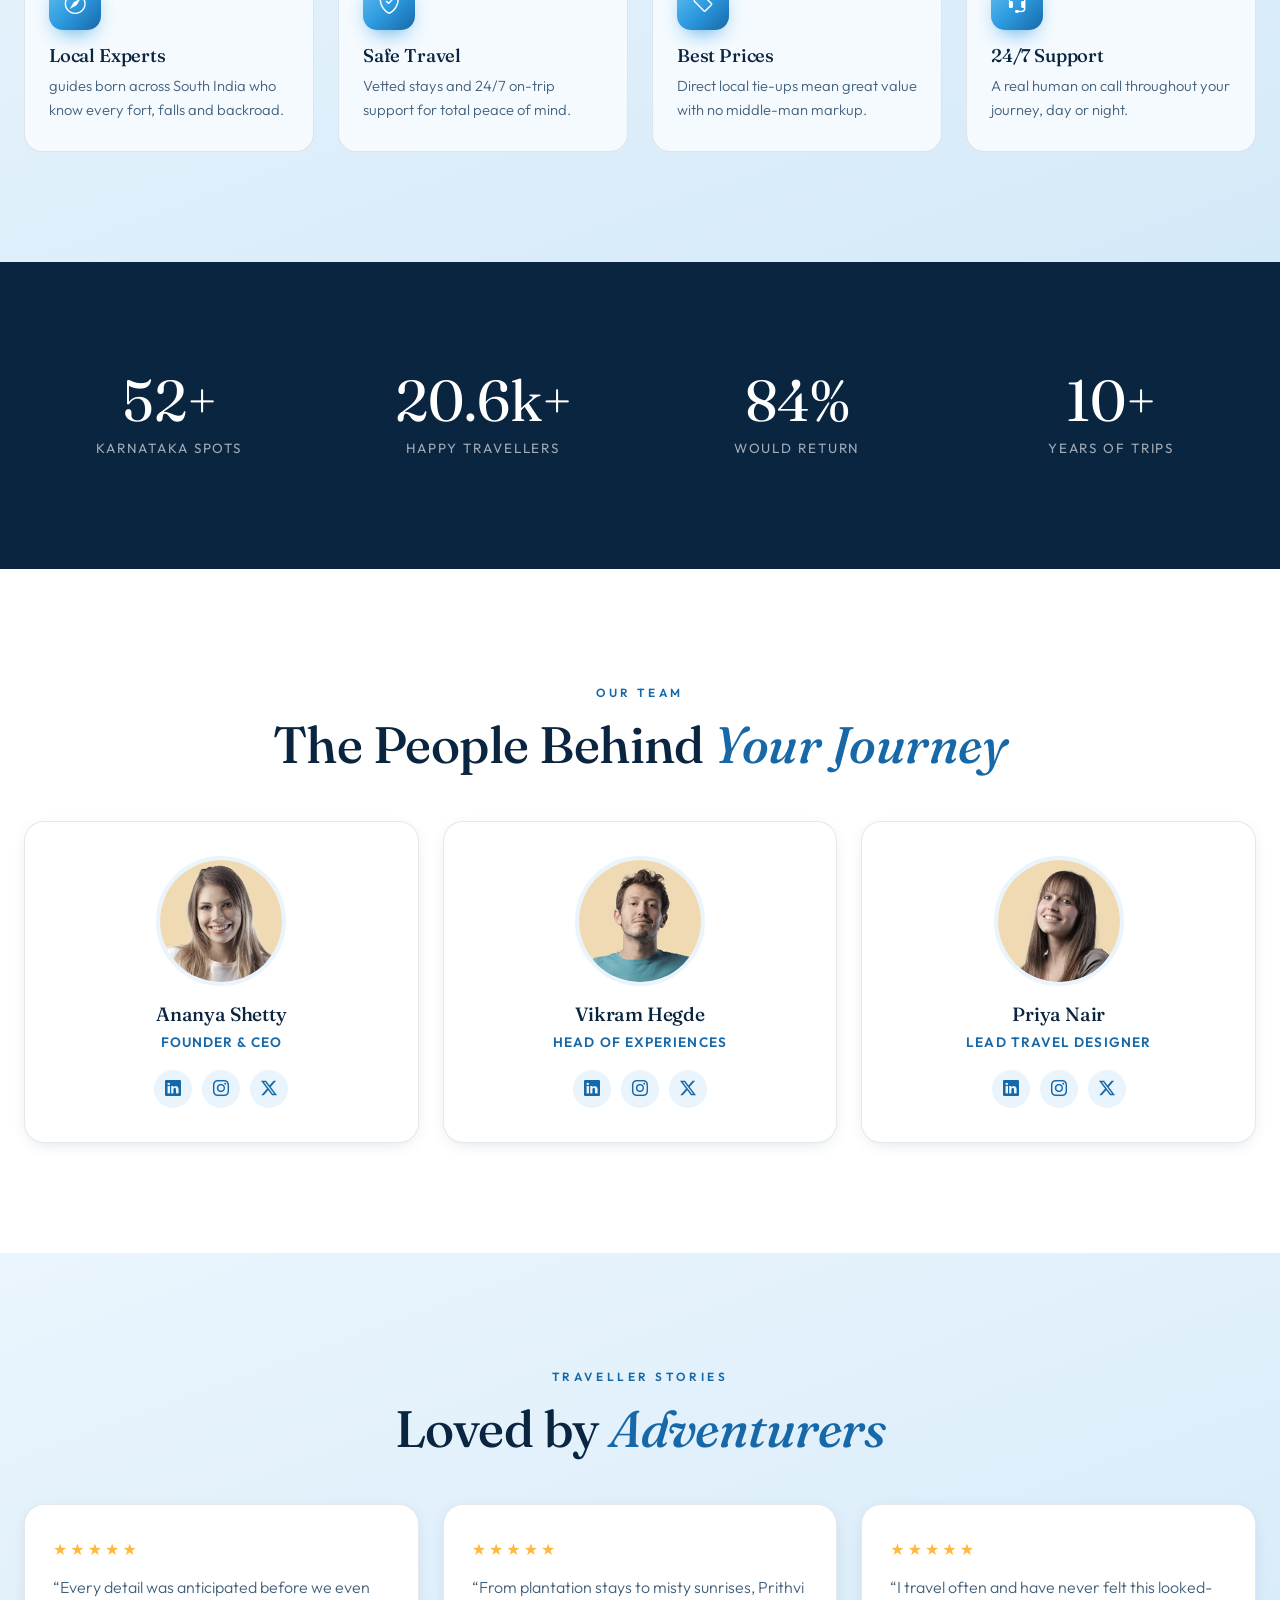
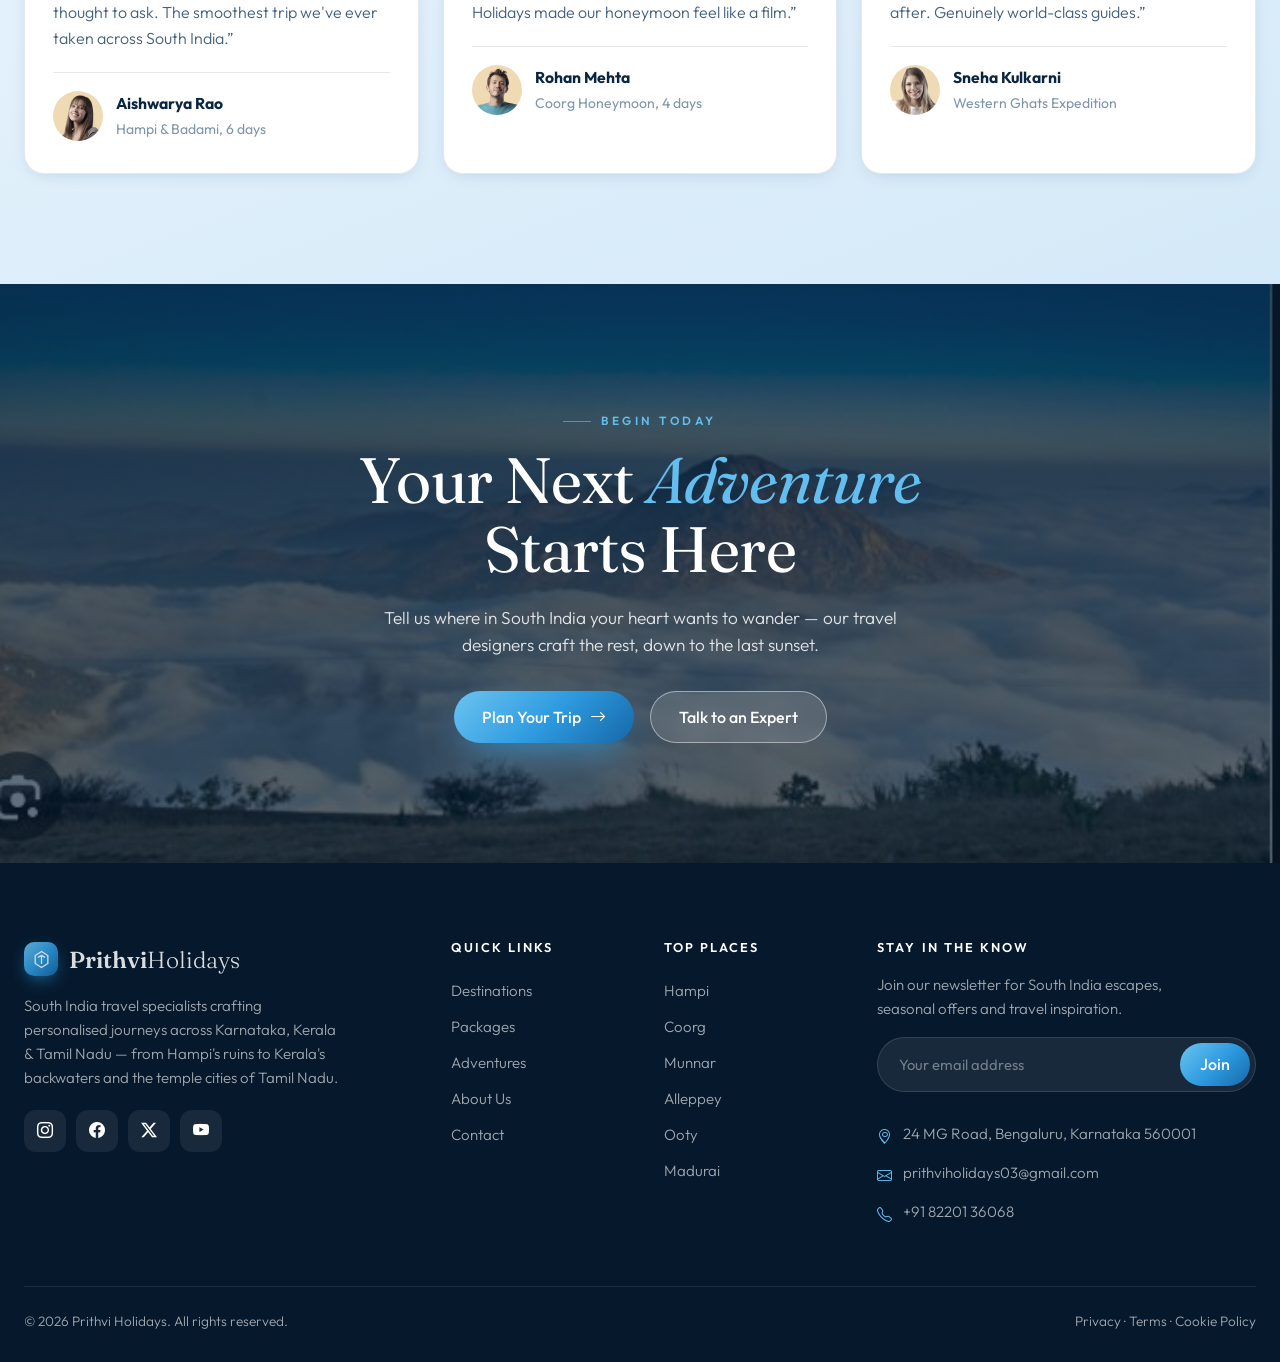
==== commit c5cf223a: "email change" ====
--- a/about.html
+++ b/about.html
@@ -132,7 +132,7 @@
         <div class="ok" id="newsOk">Welcome aboard — check your inbox &#10022;</div>
         <div class="foot-contact mt-4">
           <div><i class="bi bi-geo-alt"></i> 24 MG Road, Bengaluru, Karnataka 560001</div>
-          <div><i class="bi bi-envelope"></i> hello@prithviholidays.in</div>
+          <div><i class="bi bi-envelope"></i> prithviholidays03@gmail.com</div>
           <div><i class="bi bi-telephone"></i> +91 82201 36068</div>
         </div>
       </div>
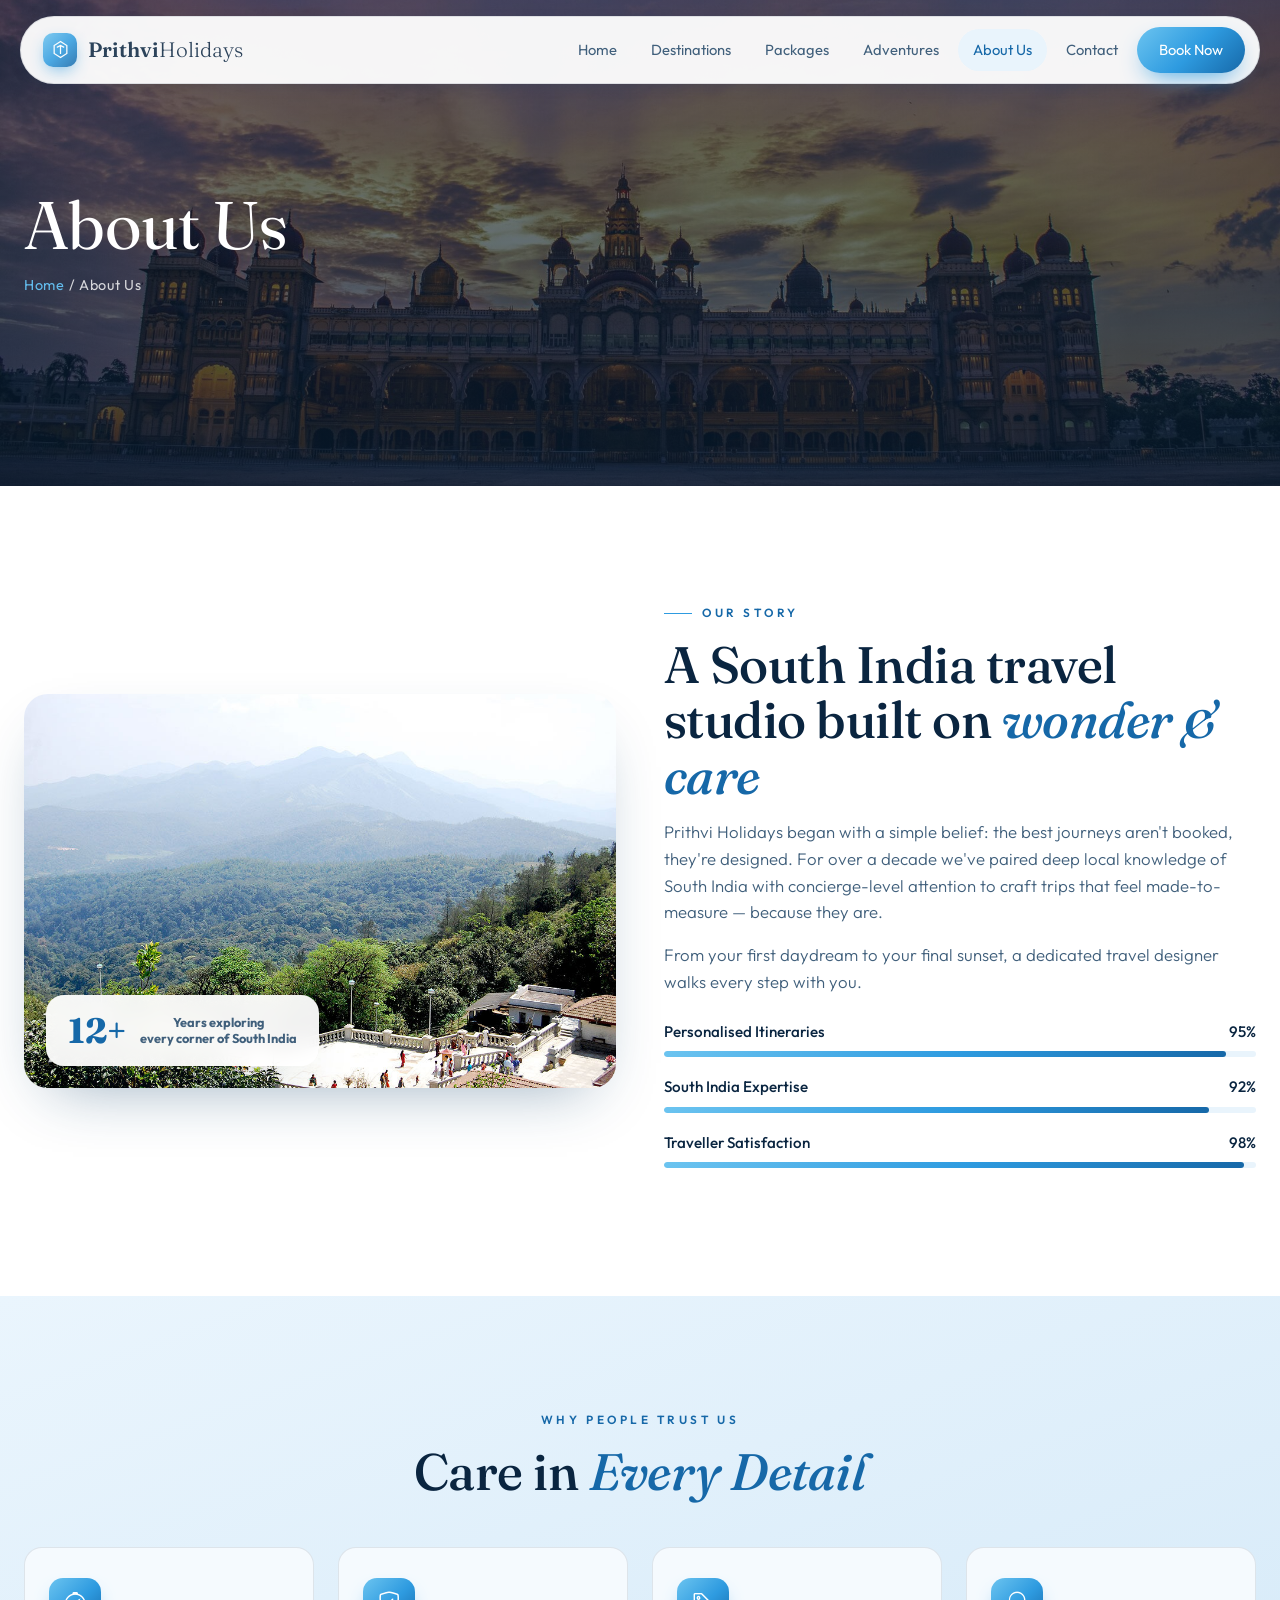
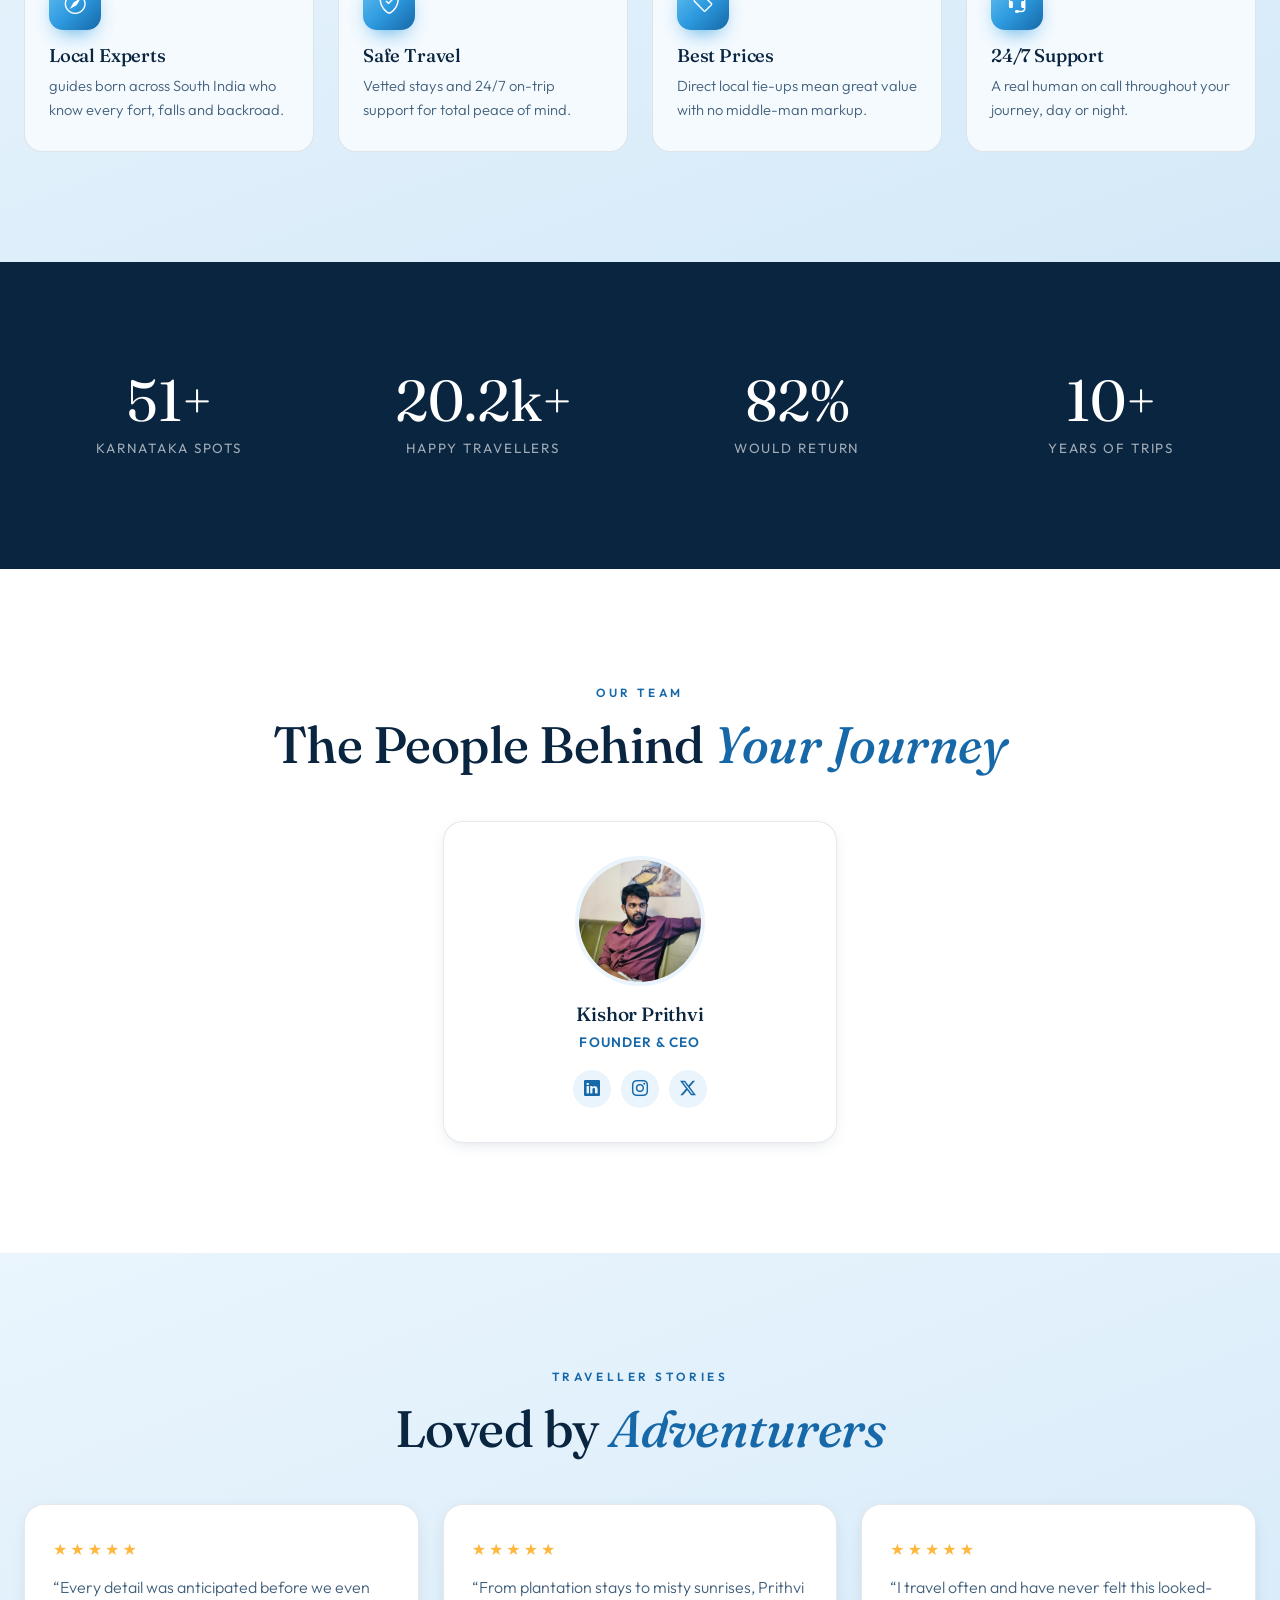
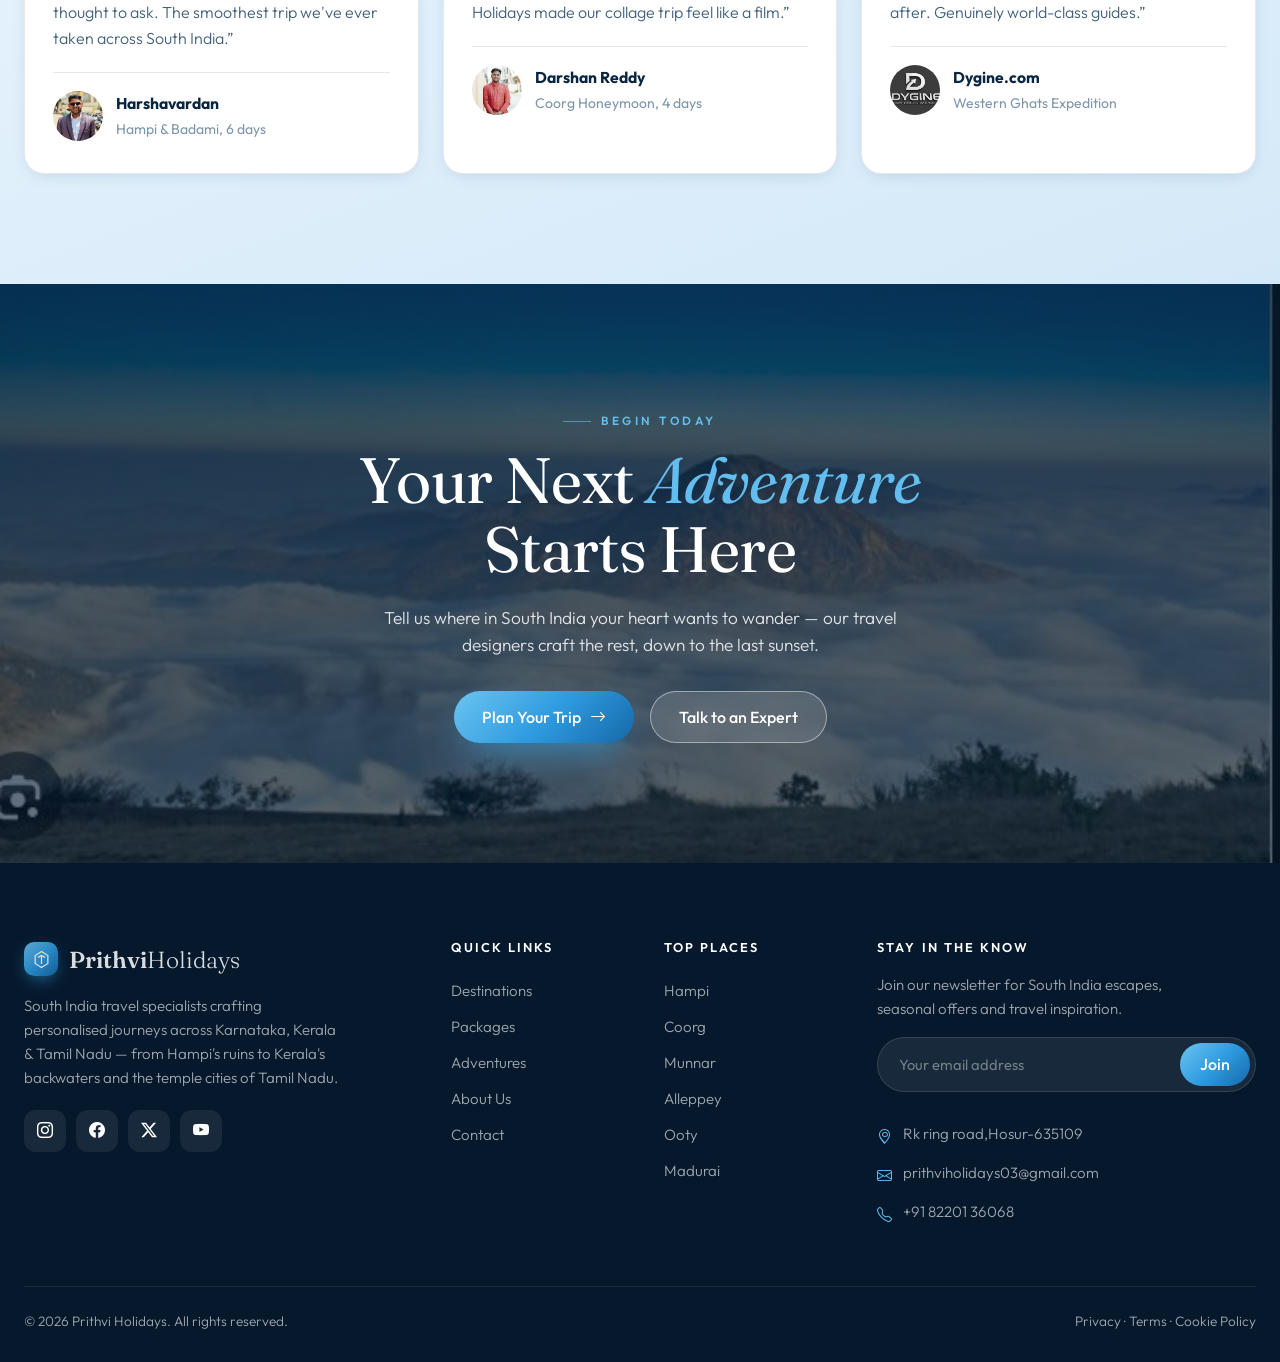
==== commit 72ce58fe: "reviews" ====
--- a/about.html
+++ b/about.html
@@ -68,9 +68,7 @@
       <span class="kicker">Our Team</span>
       <h2 class="sec-title">The People Behind <em>Your Journey</em></h2>
       </div>
-    <div class="row g-4"><div class="col-lg-4 col-md-6"><div class="team-card reveal" data-d="0"><img src="images/avatar-3.png" alt="Ananya Shetty"><h4>Ananya Shetty</h4><div class="role">Founder &amp; CEO</div>
-  <div class="soc"><a href="#"><i class="bi bi-linkedin"></i></a><a href="#"><i class="bi bi-instagram"></i></a><a href="#"><i class="bi bi-twitter-x"></i></a></div></div></div><div class="col-lg-4 col-md-6"><div class="team-card reveal" data-d="1"><img src="images/avatar-2.png" alt="Vikram Hegde"><h4>Vikram Hegde</h4><div class="role">Head of Experiences</div>
-  <div class="soc"><a href="#"><i class="bi bi-linkedin"></i></a><a href="#"><i class="bi bi-instagram"></i></a><a href="#"><i class="bi bi-twitter-x"></i></a></div></div></div><div class="col-lg-4 col-md-6"><div class="team-card reveal" data-d="2"><img src="images/avatar-1.png" alt="Priya Nair"><h4>Priya Nair</h4><div class="role">Lead Travel Designer</div>
+    <div class="row g-4 justify-content-center"><div class="col-lg-4 col-md-6"><div class="team-card reveal" data-d="0"><img src="images/founder.png" alt="Kishor Prithvi"><h4>Kishor Prithvi</h4><div class="role">Founder &amp; CEO</div>
   <div class="soc"><a href="#"><i class="bi bi-linkedin"></i></a><a href="#"><i class="bi bi-instagram"></i></a><a href="#"><i class="bi bi-twitter-x"></i></a></div></div></div></div>
   </div>
 </section>
@@ -82,11 +80,11 @@
       </div>
     <div class="row g-4"><div class="col-lg-4"><div class="tst reveal" data-d="0">
       <div class="stars">&#9733;&#9733;&#9733;&#9733;&#9733;</div><p>&ldquo;Every detail was anticipated before we even thought to ask. The smoothest trip we've ever taken across South India.&rdquo;</p>
-      <div class="who"><img src="images/avatar-1.png" alt="Aishwarya Rao"><div><b>Aishwarya Rao</b><small>Hampi &amp; Badami, 6 days</small></div></div></div></div><div class="col-lg-4"><div class="tst reveal" data-d="1">
-      <div class="stars">&#9733;&#9733;&#9733;&#9733;&#9733;</div><p>&ldquo;From plantation stays to misty sunrises, Prithvi Holidays made our honeymoon feel like a film.&rdquo;</p>
-      <div class="who"><img src="images/avatar-2.png" alt="Rohan Mehta"><div><b>Rohan Mehta</b><small>Coorg Honeymoon, 4 days</small></div></div></div></div><div class="col-lg-4"><div class="tst reveal" data-d="2">
+      <div class="who"><img src="images/avatar-1.png" alt="Harshavardan"><div><b>Harshavardan</b><small>Hampi &amp; Badami, 6 days</small></div></div></div></div><div class="col-lg-4"><div class="tst reveal" data-d="1">
+      <div class="stars">&#9733;&#9733;&#9733;&#9733;&#9733;</div><p>&ldquo;From plantation stays to misty sunrises, Prithvi Holidays made our collage trip feel like a film.&rdquo;</p>
+      <div class="who"><img src="images/avatar-2.png" alt="Darshan Reddy"><div><b>Darshan Reddy</b><small>Coorg Honeymoon, 4 days</small></div></div></div></div><div class="col-lg-4"><div class="tst reveal" data-d="2">
       <div class="stars">&#9733;&#9733;&#9733;&#9733;&#9733;</div><p>&ldquo;I travel often and have never felt this looked-after. Genuinely world-class guides.&rdquo;</p>
-      <div class="who"><img src="images/avatar-3.png" alt="Sneha Kulkarni"><div><b>Sneha Kulkarni</b><small>Western Ghats Expedition</small></div></div></div></div></div>
+      <div class="who"><img src="images/avatar-3.png" alt="Dygine.com "><div><b>Dygine.com </b><small>Western Ghats Expedition</small></div></div></div></div></div>
   </div>
 </section>
 <section class="cta">
@@ -131,7 +129,7 @@
         <div class="field"><input type="email" id="newsEmail" placeholder="Your email address"><button id="newsBtn">Join</button></div>
         <div class="ok" id="newsOk">Welcome aboard — check your inbox &#10022;</div>
         <div class="foot-contact mt-4">
-          <div><i class="bi bi-geo-alt"></i> 24 MG Road, Bengaluru, Karnataka 560001</div>
+          <div><i class="bi bi-geo-alt"></i> Rk ring road,Hosur-635109</div>
           <div><i class="bi bi-envelope"></i> prithviholidays03@gmail.com</div>
           <div><i class="bi bi-telephone"></i> +91 82201 36068</div>
         </div>
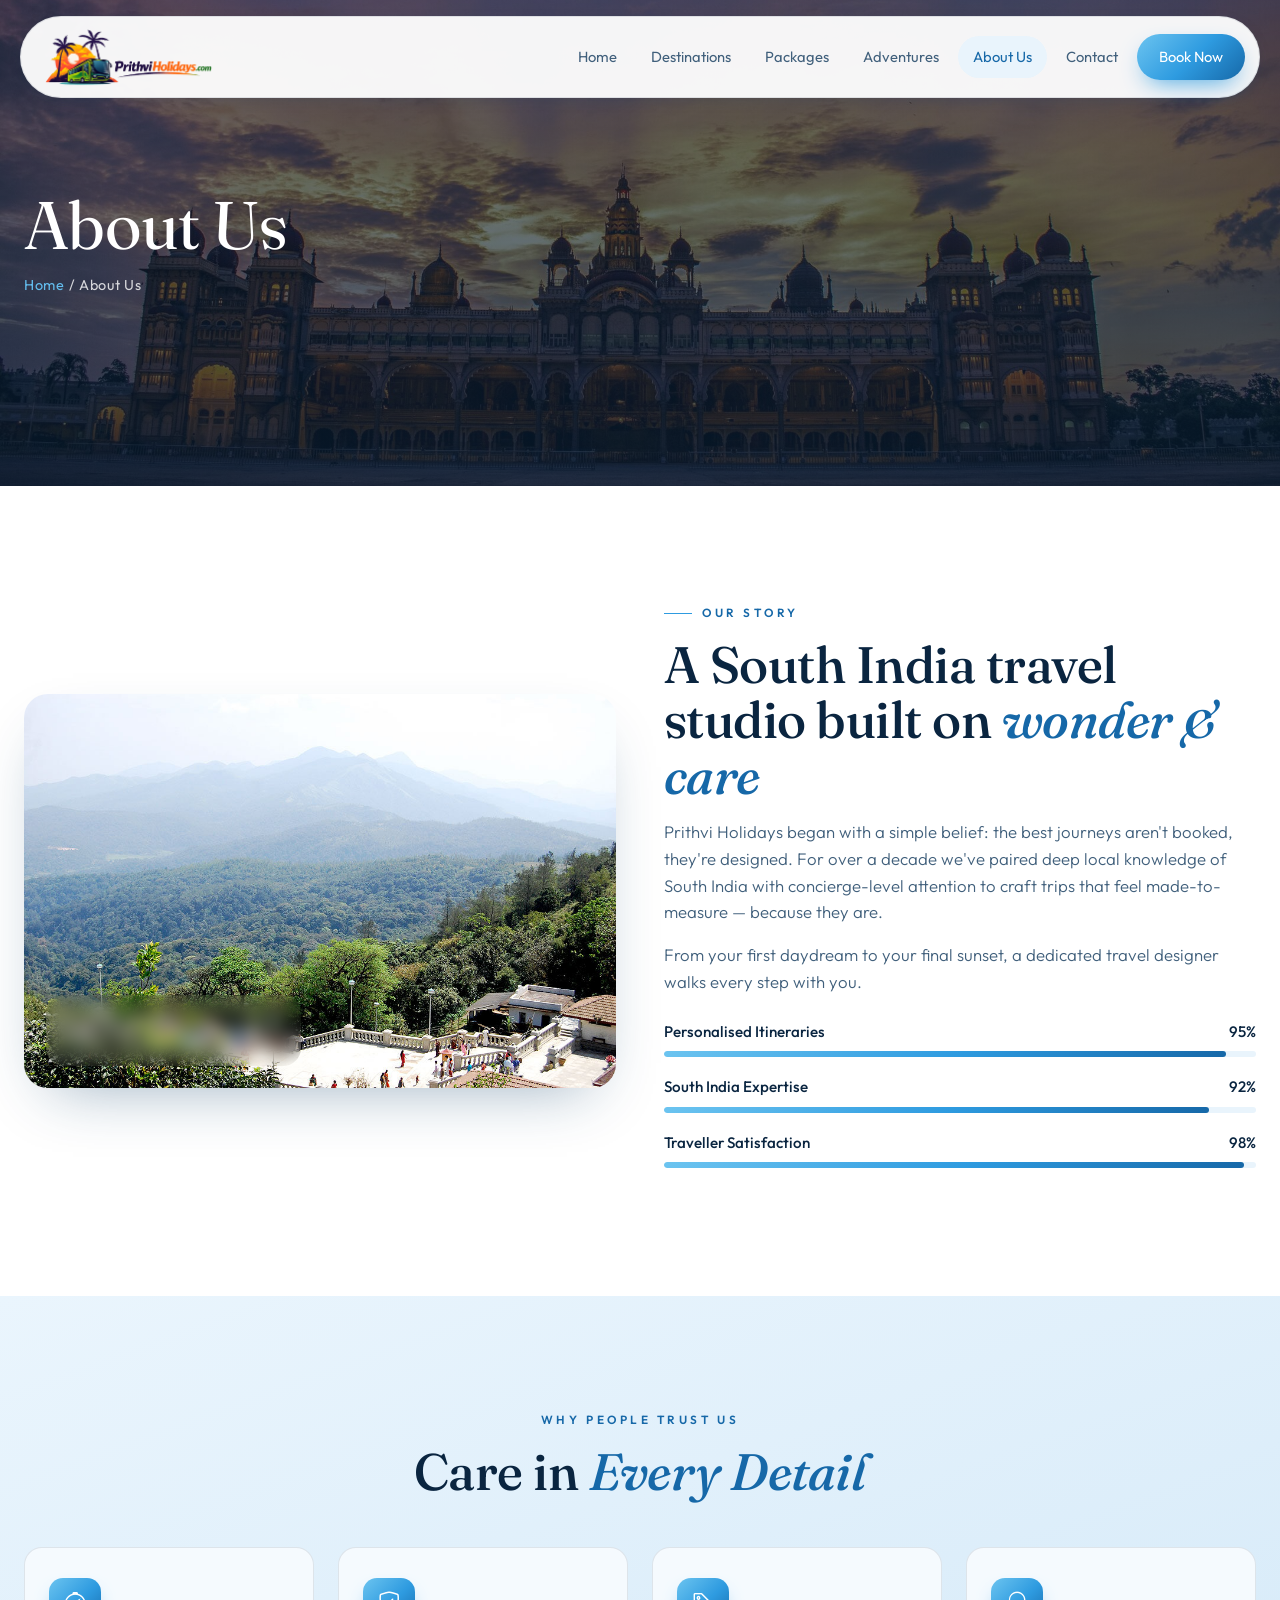
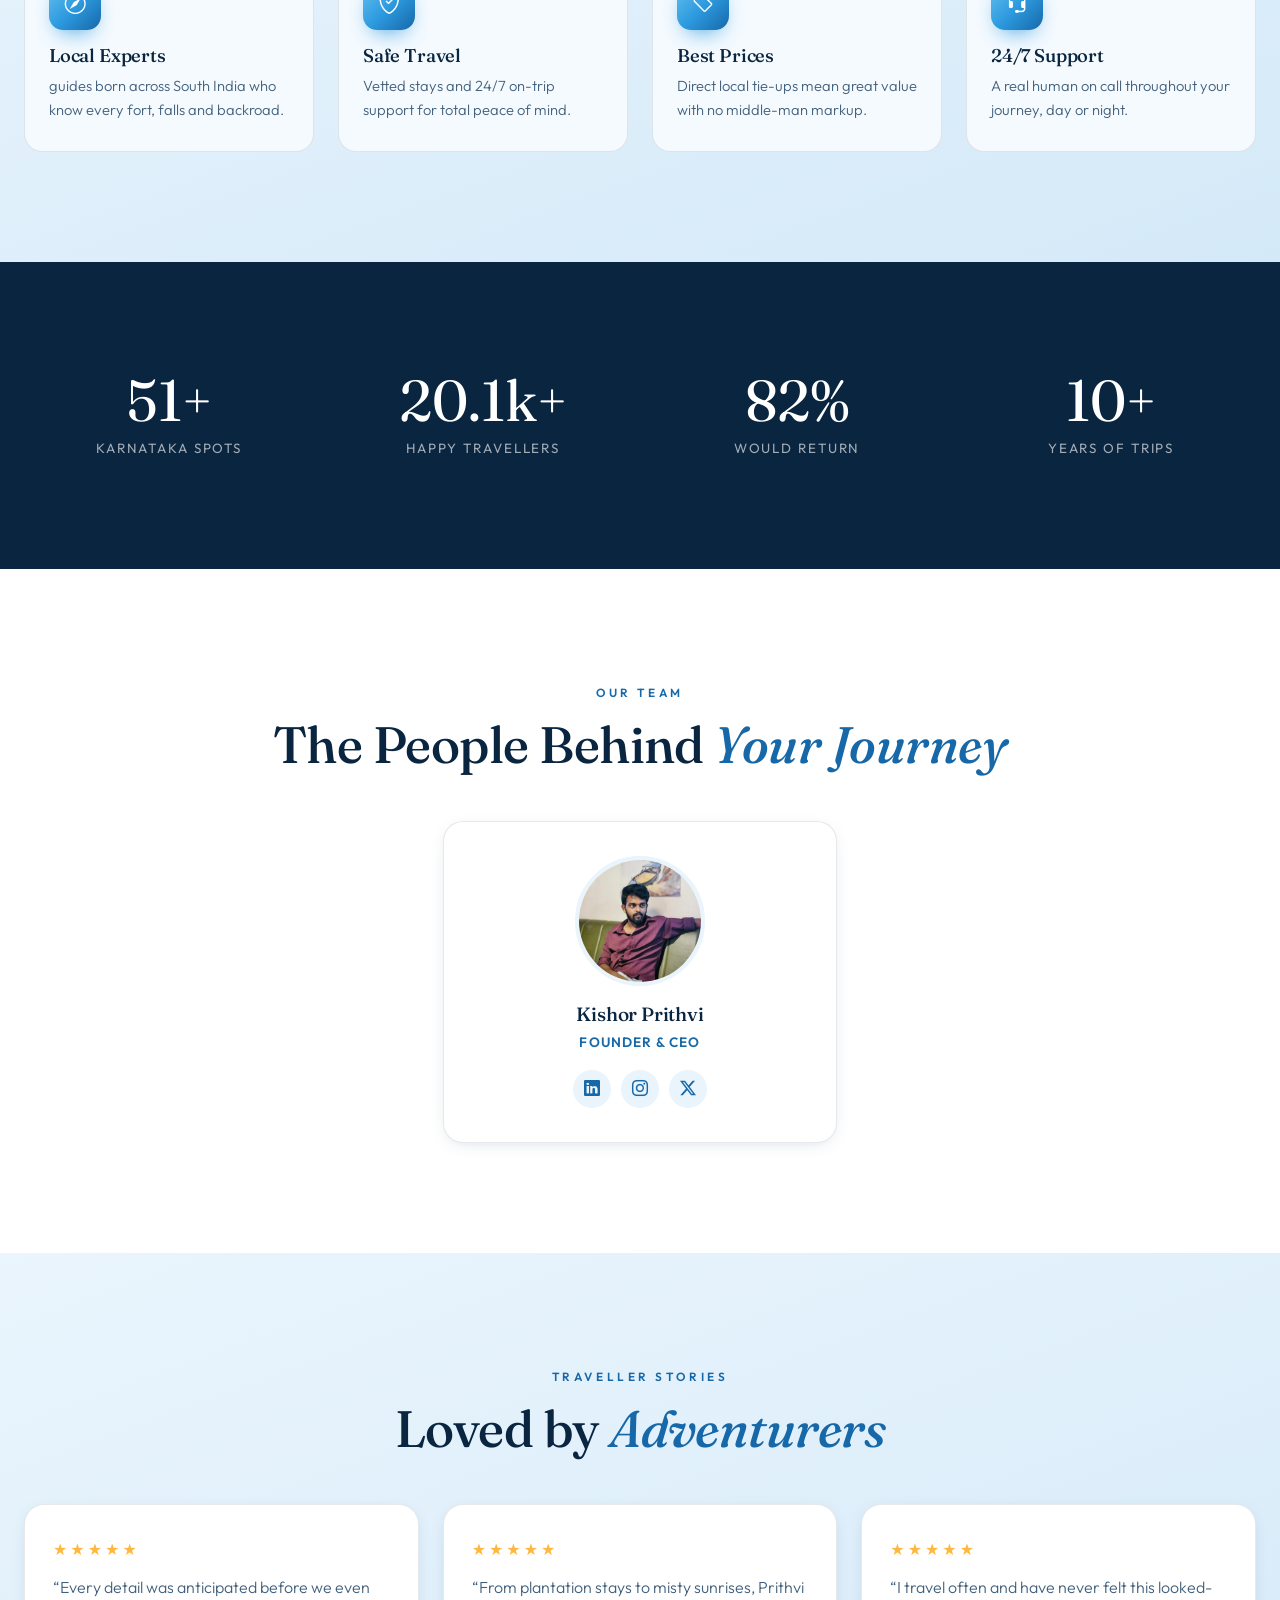
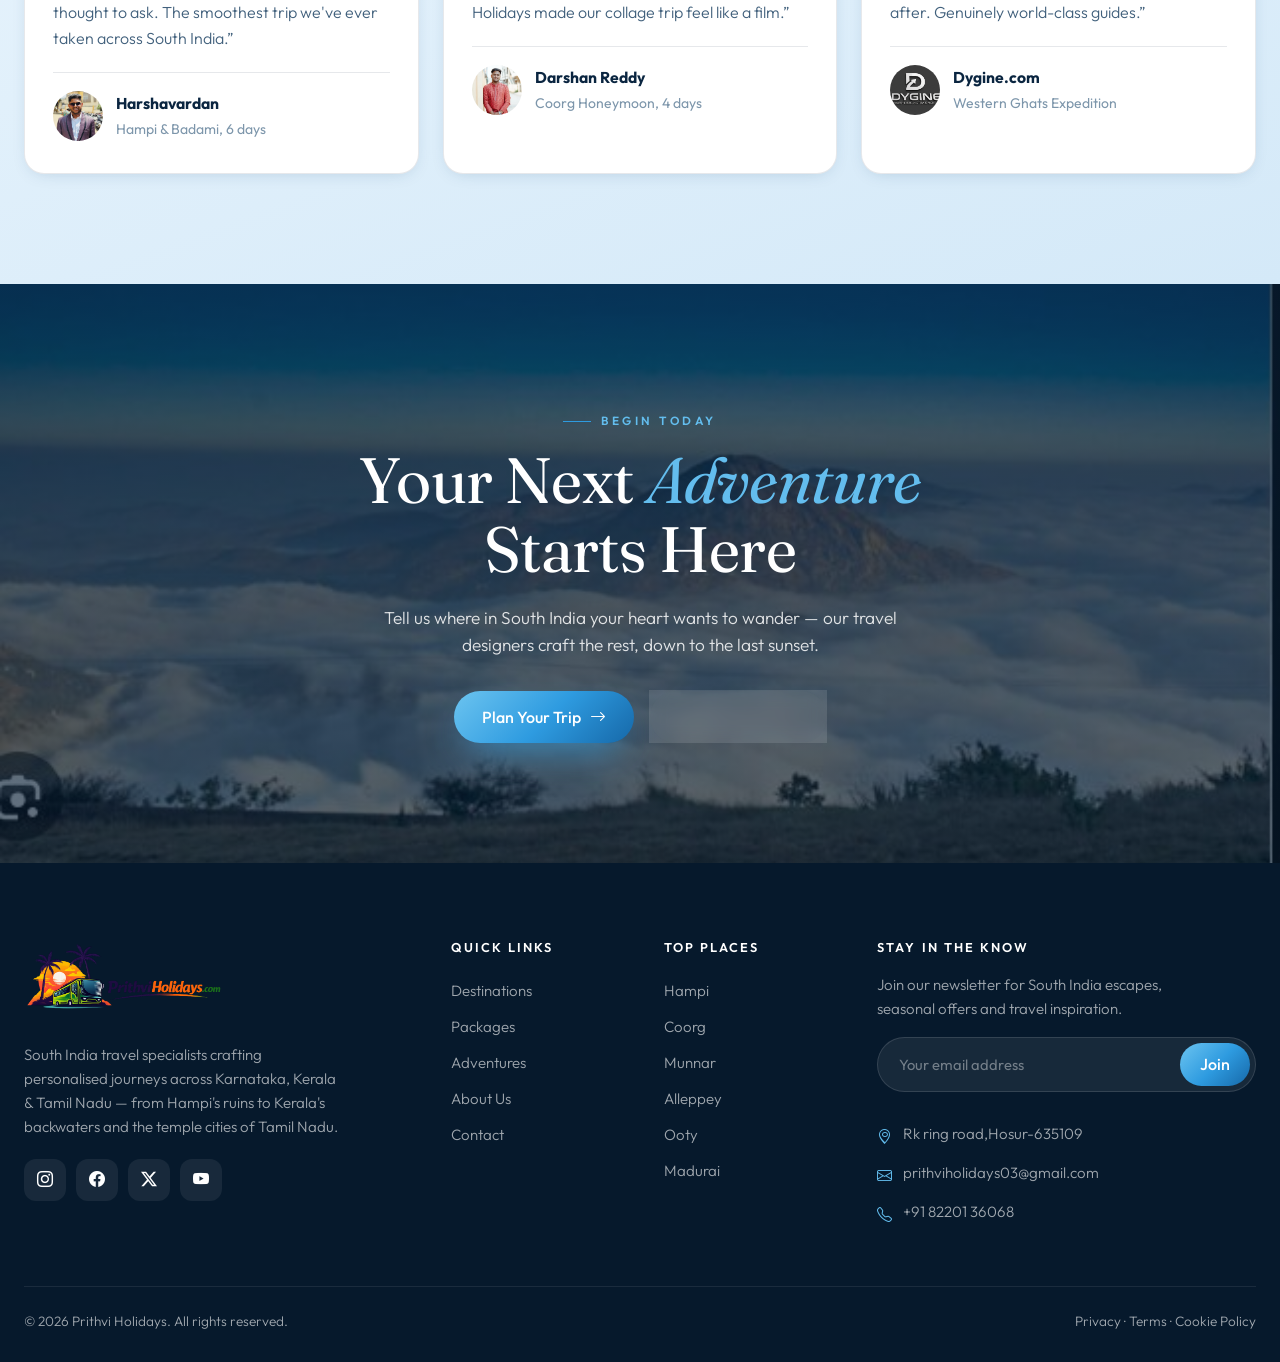
==== commit e6847f9a: "logo all page" ====
--- a/about.html
+++ b/about.html
@@ -18,8 +18,7 @@
 <nav class="navbar fixed-top">
   <div class="nav-shell">
     <a href="index.html" class="brand">
-      <span class="glyph"><svg width="19" height="19" viewBox="0 0 24 24" fill="none"><path d="M12 2L4 7v10l8 5 8-5V7l-8-5z" stroke="#fff" stroke-width="1.6"/><path d="M12 7v10M8 9l4-2 4 2" stroke="#fff" stroke-width="1.6" stroke-linecap="round"/></svg></span>
-      <span><b>Prithvi</b>Holidays</span>
+      <img src="images/logo.png" alt="Prithvi Holidays" class="nav-logo">
     </a>
     <div class="nav-menu">
       <a href="index.html" class="">Home</a><a href="destinations.html" class="">Destinations</a><a href="packages.html" class="">Packages</a><a href="adventures.html" class="">Adventures</a><a href="about.html" class="active">About Us</a><a href="contact.html" class="">Contact</a>
@@ -41,7 +40,7 @@
   <div class="container-x">
     <div class="row g-5 align-items-center">
       <div class="col-lg-6 reveal"><div class="frame"><img src="images/kodagu.jpg" alt="South India travel">
-        <div class="badge"><span class="num">12+</span><span class="lbl">Years exploring<br>every corner of South India</span></div></div></div>
+        <div class="badge"><span class="num">3+</span><span class="lbl">Years exploring<br>every corner of South India</span></div></div></div>
       <div class="col-lg-6 reveal" data-d="1">
         <span class="kicker">Our Story</span>
         <h2 class="sec-title">A South India travel studio built on <em>wonder &amp; care</em></h2>
@@ -102,7 +101,7 @@
   <div class="container-x">
     <div class="row g-5">
       <div class="col-lg-4 col-md-6">
-        <div class="brand"><span class="glyph"><svg width="19" height="19" viewBox="0 0 24 24" fill="none"><path d="M12 2L4 7v10l8 5 8-5V7l-8-5z" stroke="#fff" stroke-width="1.6"/><path d="M12 7v10M8 9l4-2 4 2" stroke="#fff" stroke-width="1.6" stroke-linecap="round"/></svg></span><span><b>Prithvi</b>Holidays</span></div>
+        <div class="brand"><img src="images/logo.png" alt="Prithvi Holidays" class="footer-logo"></div>
         <p class="about">South India travel specialists crafting personalised journeys across Karnataka, Kerala &amp; Tamil Nadu &mdash; from Hampi's ruins to Kerala's backwaters and the temple cities of Tamil Nadu.</p>
         <div class="socials">
           <a href="#"><i class="bi bi-instagram"></i></a><a href="#"><i class="bi bi-facebook"></i></a>
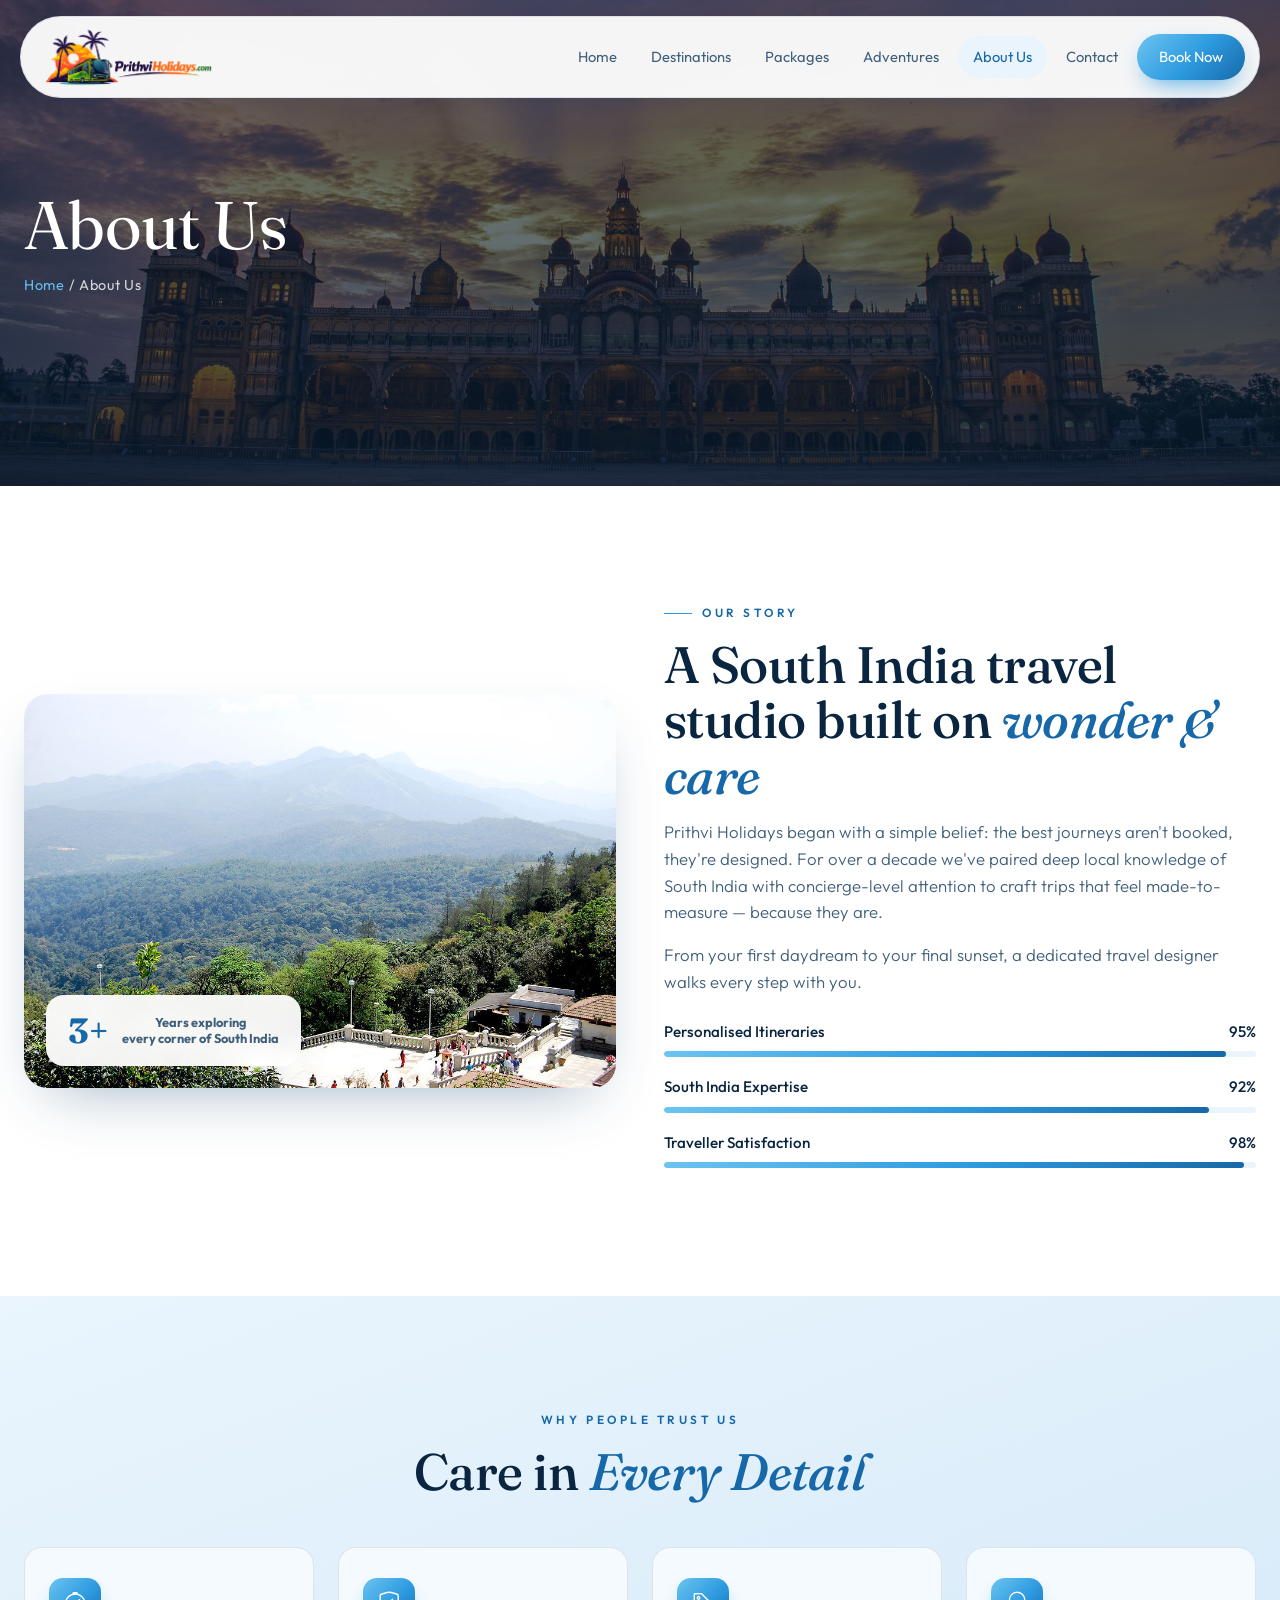
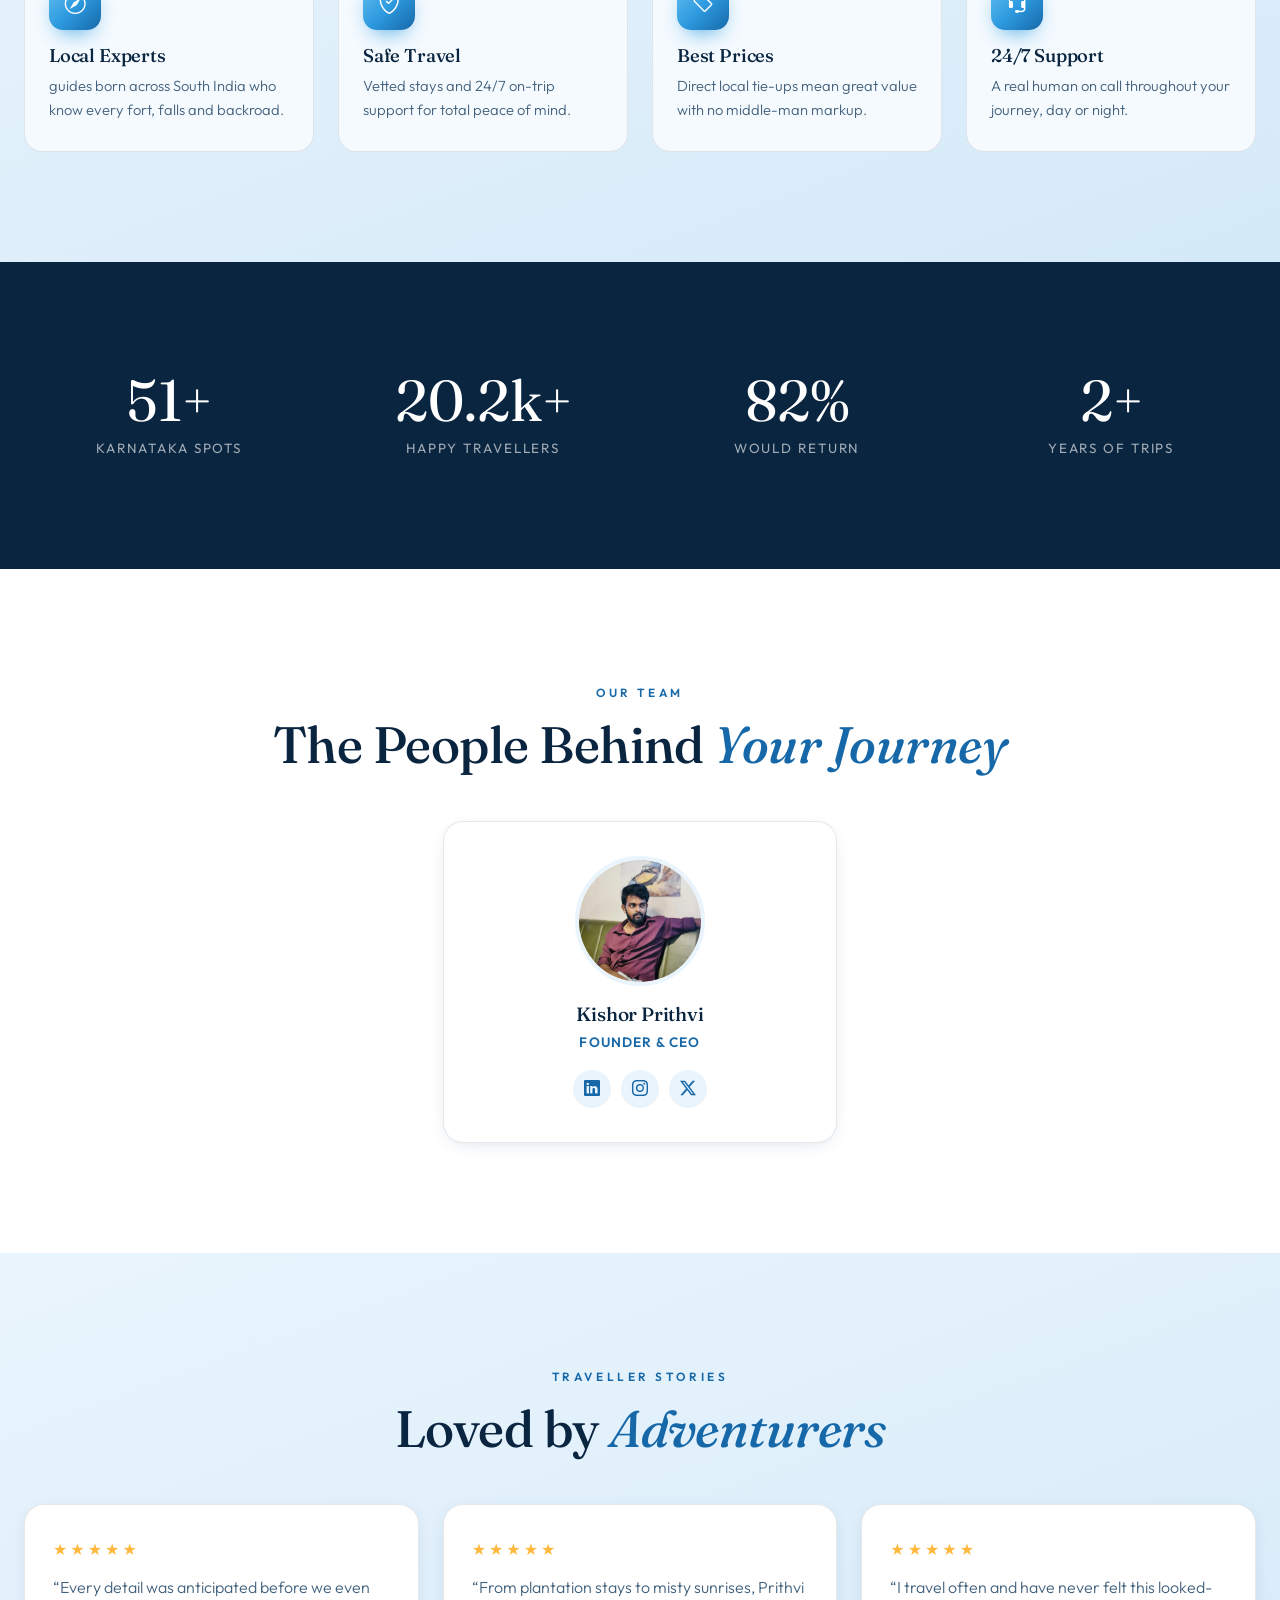
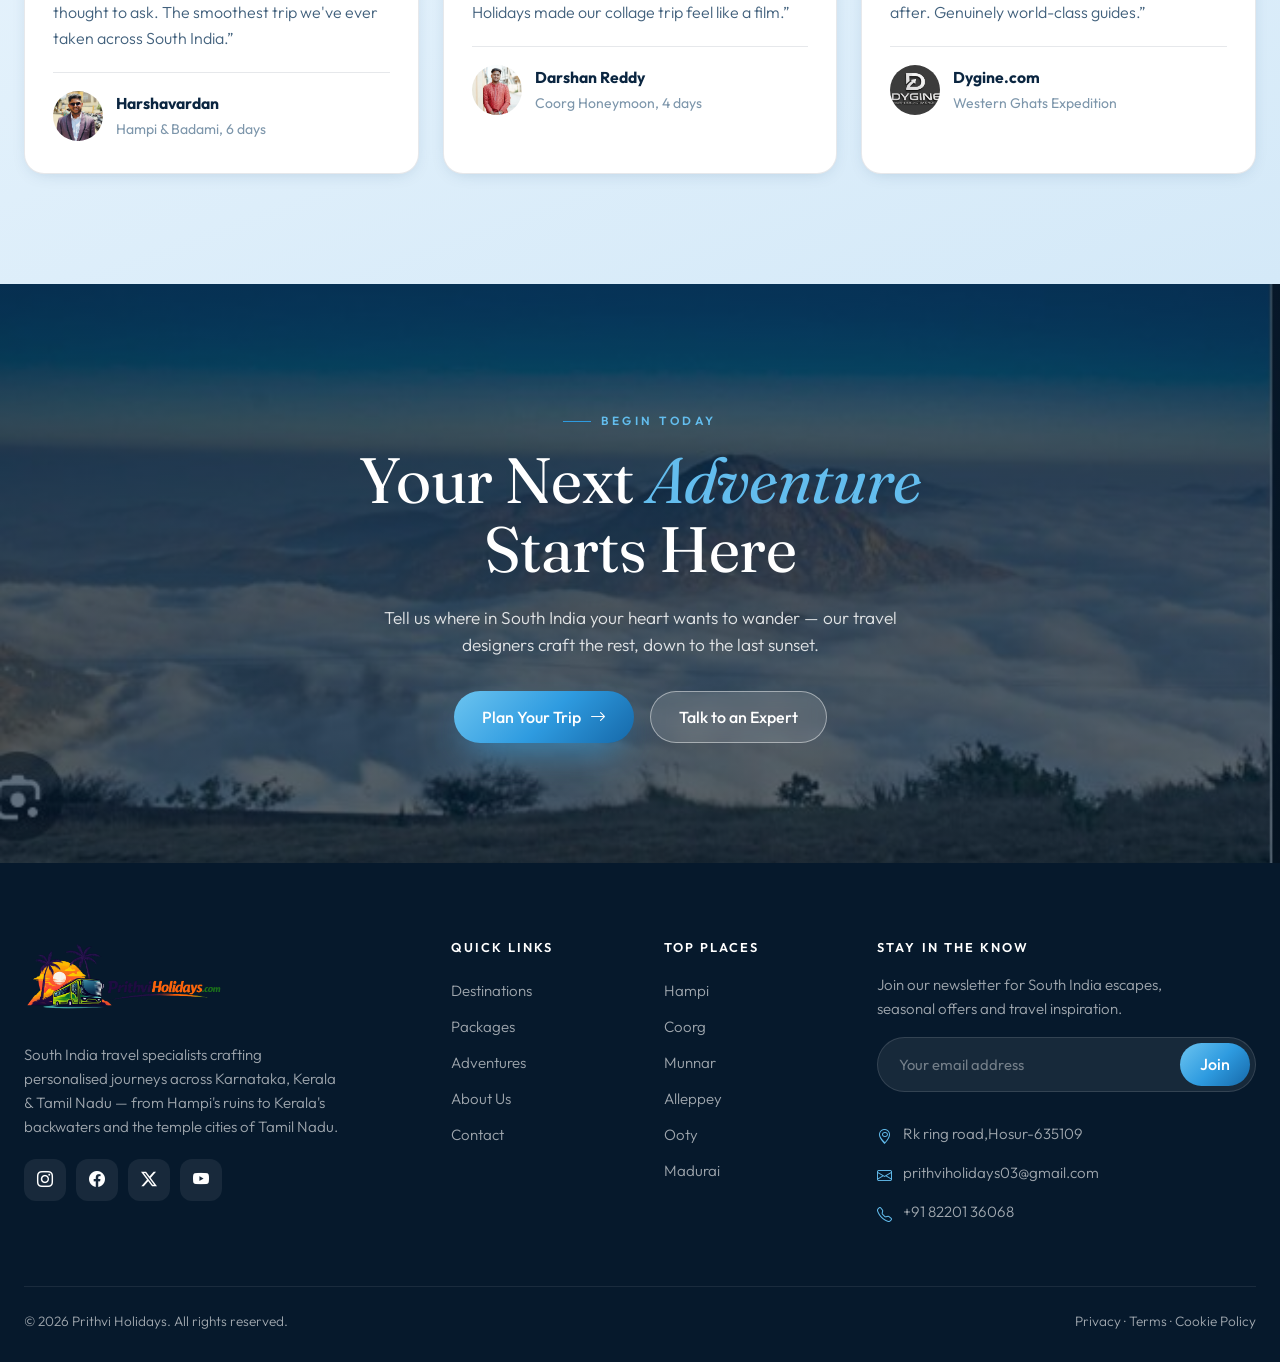
==== commit 8b6e46e2: "12 to 3" ====
--- a/about.html
+++ b/about.html
@@ -60,7 +60,7 @@
     <div class="row g-4"><div class="col-lg-3 col-md-6"><div class="feature reveal" data-d="0"><div class="ic"><i class="bi bi-compass"></i></div><h4>Local Experts</h4><p>guides born across South India who know every fort, falls and backroad.</p></div></div><div class="col-lg-3 col-md-6"><div class="feature reveal" data-d="1"><div class="ic"><i class="bi bi-shield-check"></i></div><h4>Safe Travel</h4><p>Vetted stays and 24/7 on-trip support for total peace of mind.</p></div></div><div class="col-lg-3 col-md-6"><div class="feature reveal" data-d="2"><div class="ic"><i class="bi bi-tag"></i></div><h4>Best Prices</h4><p>Direct local tie-ups mean great value with no middle-man markup.</p></div></div><div class="col-lg-3 col-md-6"><div class="feature reveal" data-d="3"><div class="ic"><i class="bi bi-headset"></i></div><h4>24/7 Support</h4><p>A real human on call throughout your journey, day or night.</p></div></div></div>
   </div>
 </section>
-<section class="section bg-ink"><div class="container-x"><div class="row g-4 text-center"><div class="col-6 col-md-3 stat reveal" data-d="0"><div class="n" data-to="60" data-suf="+">0</div><div class="l">Karnataka Spots</div></div><div class="col-6 col-md-3 stat reveal" data-d="1"><div class="n" data-to="24000" data-suf="+">0</div><div class="l">Happy Travellers</div></div><div class="col-6 col-md-3 stat reveal" data-d="2"><div class="n" data-to="98" data-suf="%">0</div><div class="l">Would Return</div></div><div class="col-6 col-md-3 stat reveal" data-d="3"><div class="n" data-to="12" data-suf="+">0</div><div class="l">Years of Trips</div></div></div></div></section>
+<section class="section bg-ink"><div class="container-x"><div class="row g-4 text-center"><div class="col-6 col-md-3 stat reveal" data-d="0"><div class="n" data-to="60" data-suf="+">0</div><div class="l">Karnataka Spots</div></div><div class="col-6 col-md-3 stat reveal" data-d="1"><div class="n" data-to="24000" data-suf="+">0</div><div class="l">Happy Travellers</div></div><div class="col-6 col-md-3 stat reveal" data-d="2"><div class="n" data-to="98" data-suf="%">0</div><div class="l">Would Return</div></div><div class="col-6 col-md-3 stat reveal" data-d="3"><div class="n" data-to="3" data-suf="+">0</div><div class="l">Years of Trips</div></div></div></div></section>
 <section class="section">
   <div class="container-x">
     <div class="text-center center reveal" style="margin-bottom:48px">
